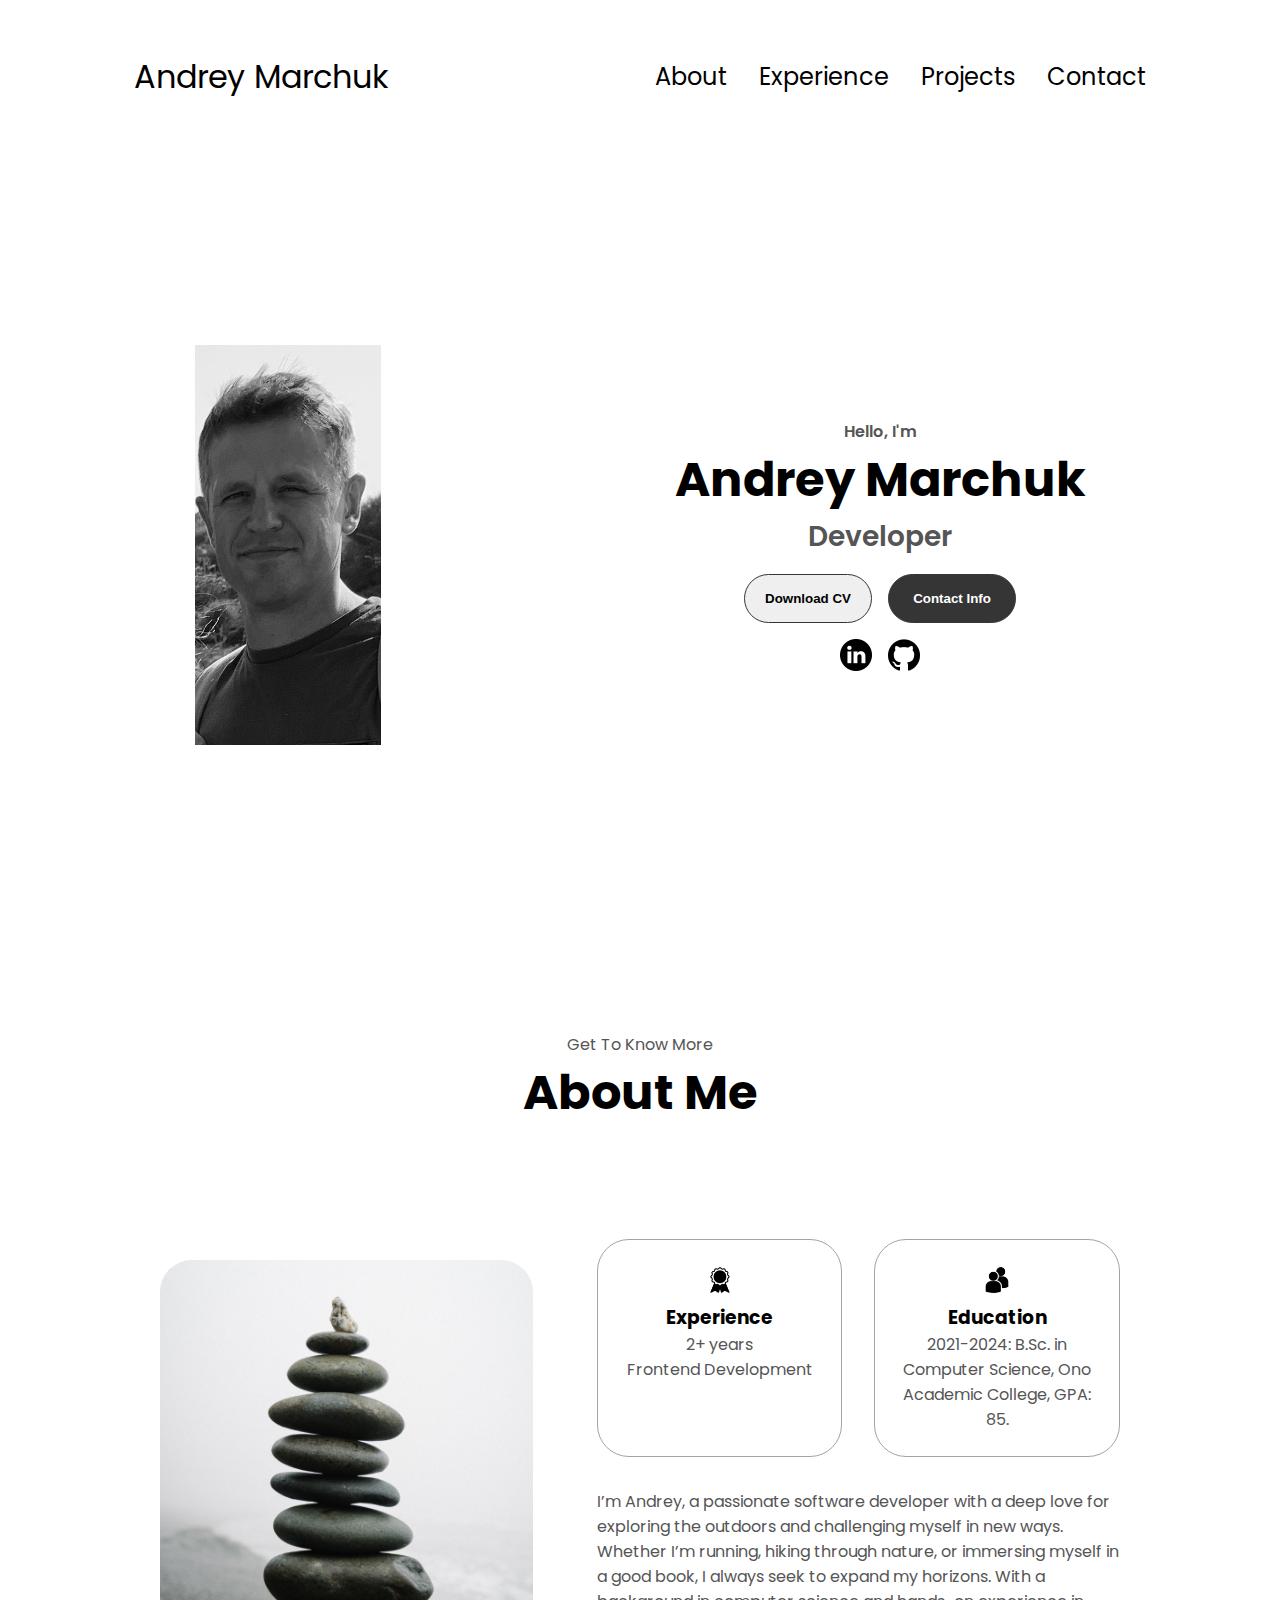
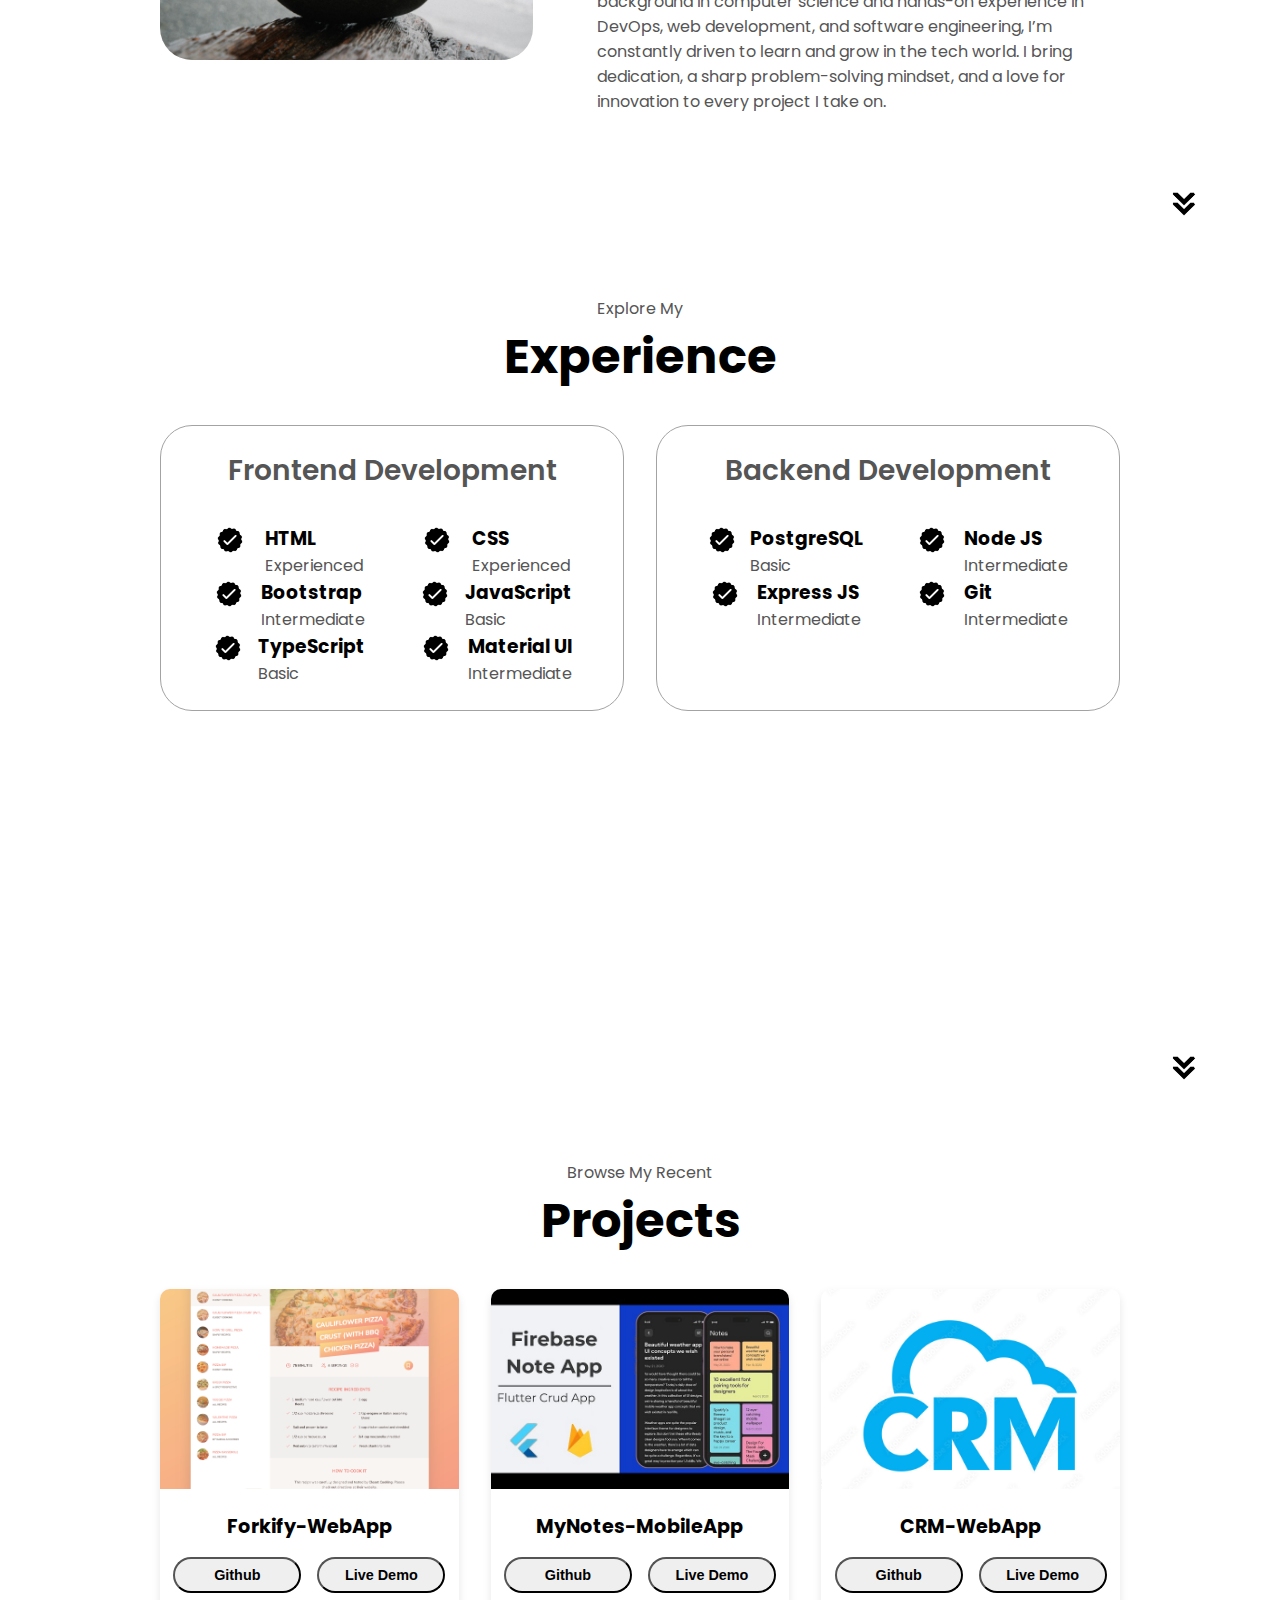
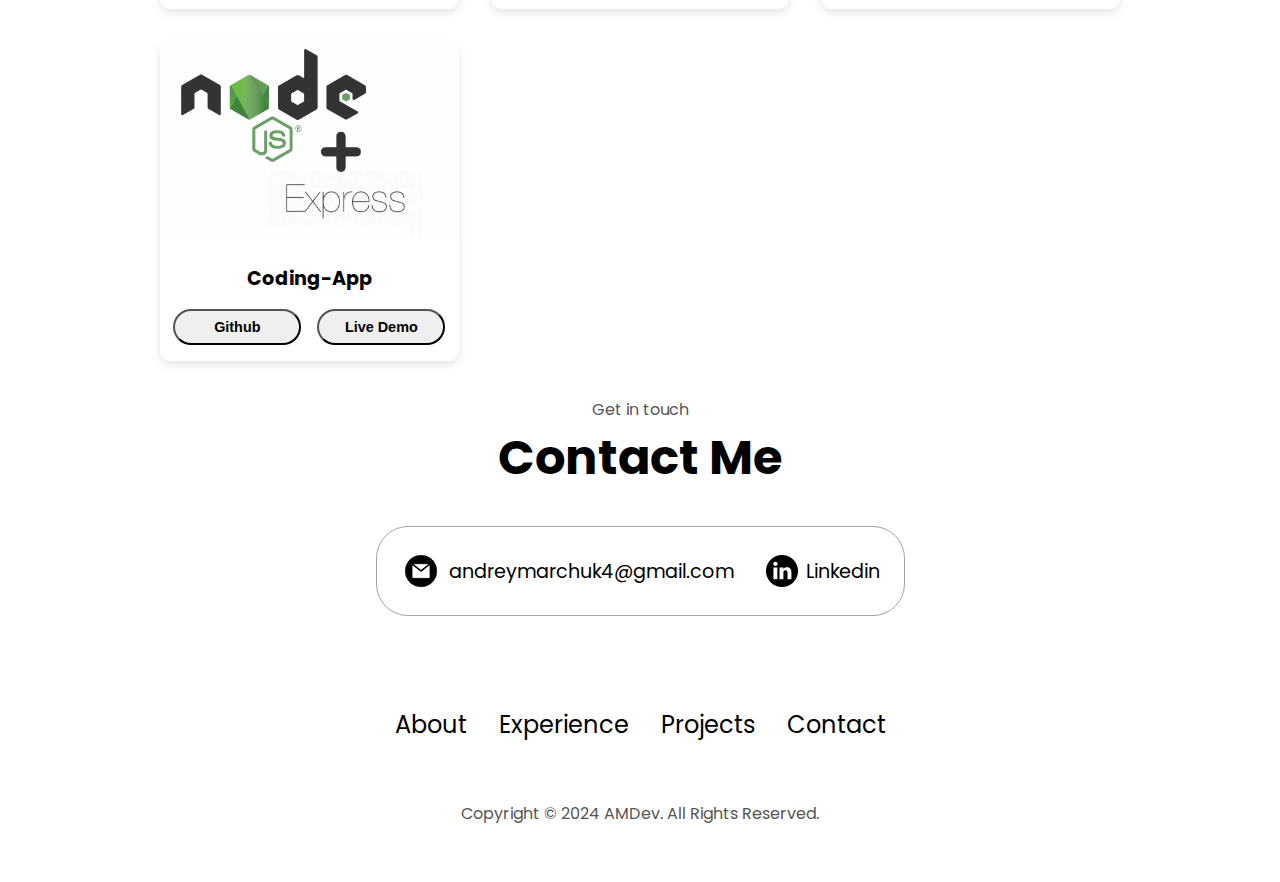
==== index.html @ 159699f8 "updated" ====
<!DOCTYPE html>
<html lang="en">
  <head>
    <meta charset="UTF-8" />
    <meta name="viewport" content="width=device-width, initial-scale=1.0" />
    <title>My Portfolio</title>
    <link rel="stylesheet" href="style.css" />
    <link rel="stylesheet" href="mediaqueries.css" />
  </head>

  <body>
    <!-- Desktop Navigation -->
    <nav id="desktop-nav">
      <div class="logo">Andrey Marchuk</div>
      <div>
        <ul class="nav-links">
          <li><a href="#about">About</a></li>
          <li><a href="#experience">Experience</a></li>
          <li><a href="#projects">Projects</a></li>
          <li><a href="#contact">Contact</a></li>
        </ul>
      </div>
    </nav>

    <!-- Hamburger Menu Navigation -->
    <nav id="hamburger-nav">
      <div class="logo">Andrey Marchuk</div>
      <div class="hamburger-menu">
        <div class="hamburger-icon" onclick="toggleMenu()">
          <span></span>
          <span></span>
          <span></span>
        </div>
        <div class="menu-links">
          <li><a href="#about" onclick="toggleMenu()">About</a></li>
          <li><a href="#experience" onclick="toggleMenu()">Experience</a></li>
          <li><a href="#projects" onclick="toggleMenu()">Projects</a></li>
          <li><a href="#contact" onclick="toggleMenu()">Contact</a></li>
        </div>
      </div>
    </nav>

    <!-- Profile Section -->
    <section id="profile">
      <div class="section__pic-container">
        <img src="./assets/IMG_0811.png" alt="my profile picture" />
      </div>
      <div class="section__text">
        <p class="section__text__p1">Hello, I'm</p>
        <h1 class="title">Andrey Marchuk</h1>
        <p class="section__text__p2">Developer</p>
        <div class="btn-container">
          <button
            class="btn btn-color-2"
            onclick="window.open('./assets/Andrey_Marchuk_Developer_CV .pdf')"
          >
            Download CV
          </button>
          <button class="btn btn-color-1" onclick="location.href='./#contact'">
            Contact Info
          </button>
        </div>
        <div id="socials-container">
          <img
            src="./assets/linkedin.png"
            alt="My LinkedIn profile"
            class="icon"
            onclick="location.href='https://linkedin.com/in/andrey-marchuk-a6a199198/'"
          />
          <img
            src="./assets/github.png"
            alt="My Github profile"
            class="icon"
            onclick="location.href='https://github.com/andreymarc'"
          />
        </div>
      </div>
    </section>

    <!-- About Section -->
    <section id="about">
      <p class="section__text__p1">Get To Know More</p>
      <h1 class="title">About Me</h1>
      <div class="section-container">
        <div class="section__pic-container">
          <img
            src="./assets/stones.png"
            alt="Profile picture"
            class="about-pic"
          />
        </div>
        <div class="about-details-container">
          <div class="about-containers">
            <div class="details-container">
              <img
                src="/assets/experience.png"
                alt="Experience icon"
                class="icon"
              />
              <h3>Experience</h3>
              <p>
                2+ years <br />
                Frontend Development
              </p>
            </div>
            <div class="details-container">
              <img
                src="/assets/education.png"
                alt="Education icon"
                class="icon"
              />
              <h3>Education</h3>
              <p>
                2021-2024: B.Sc. in Computer Science, Ono Academic College, GPA:
                85.
              </p>
            </div>
          </div>
          <div class="text-container">
            <p>
              I’m Andrey, a passionate software developer with a deep love for
              exploring the outdoors and challenging myself in new ways. Whether
              I’m running, hiking through nature, or immersing myself in a good
              book, I always seek to expand my horizons. With a background in
              computer science and hands-on experience in DevOps, web
              development, and software engineering, I’m constantly driven to
              learn and grow in the tech world. I bring dedication, a sharp
              problem-solving mindset, and a love for innovation to every
              project I take on.
            </p>
          </div>
        </div>
      </div>
      <img
        src="./assets/arrow.png"
        alt="Arrow icon"
        class="icon arrow"
        onclick="location.href='./#experience'"
      />
    </section>

    <!-- Experience Section -->
    <section id="experience">
      <p class="section__text__p1">Explore My</p>
      <h1 class="title">Experience</h1>
      <div class="experience-details-container">
        <div class="about-containers">
          <div class="details-container">
            <h2 class="experience-sub-title">Frontend Development</h2>
            <div class="article-container">
              <article>
                <img
                  src="./assets/checkmark.png"
                  alt="Experience icon"
                  class="icon"
                />
                <div>
                  <h3>HTML</h3>
                  <p>Experienced</p>
                </div>
              </article>
              <article>
                <img
                  src="./assets/checkmark.png"
                  alt="Experience icon"
                  class="icon"
                />
                <div>
                  <h3>CSS</h3>
                  <p>Experienced</p>
                </div>
              </article>
              <article>
                <img
                  src="./assets/checkmark.png"
                  alt="Experience icon"
                  class="icon"
                />
                <div>
                  <h3>Bootstrap</h3>
                  <p>Intermediate</p>
                </div>
              </article>
              <article>
                <img
                  src="./assets/checkmark.png"
                  alt="Experience icon"
                  class="icon"
                />
                <div>
                  <h3>JavaScript</h3>
                  <p>Basic</p>
                </div>
              </article>
              <article>
                <img
                  src="./assets/checkmark.png"
                  alt="Experience icon"
                  class="icon"
                />
                <div>
                  <h3>TypeScript</h3>
                  <p>Basic</p>
                </div>
              </article>
              <article>
                <img
                  src="./assets/checkmark.png"
                  alt="Experience icon"
                  class="icon"
                />
                <div>
                  <h3>Material UI</h3>
                  <p>Intermediate</p>
                </div>
              </article>
            </div>
          </div>
          <div class="details-container">
            <h2 class="experience-sub-title">Backend Development</h2>
            <div class="article-container">
              <article>
                <img
                  src="./assets/checkmark.png"
                  alt="Experience icon"
                  class="icon"
                />
                <div>
                  <h3>PostgreSQL</h3>
                  <p>Basic</p>
                </div>
              </article>
              <article>
                <img
                  src="./assets/checkmark.png"
                  alt="Experience icon"
                  class="icon"
                />
                <div>
                  <h3>Node JS</h3>
                  <p>Intermediate</p>
                </div>
              </article>
              <article>
                <img
                  src="./assets/checkmark.png"
                  alt="Experience icon"
                  class="icon"
                />
                <div>
                  <h3>Express JS</h3>
                  <p>Intermediate</p>
                </div>
              </article>
              <article>
                <img
                  src="./assets/checkmark.png"
                  alt="Experience icon"
                  class="icon"
                />
                <div>
                  <h3>Git</h3>
                  <p>Intermediate</p>
                </div>
              </article>
            </div>
          </div>
        </div>
      </div>
      <img
        src="./assets/arrow.png"
        alt="Arrow icon"
        class="icon arrow"
        onclick="location.href='./#projects'"
      />
    </section>

    <!-- PROJECTS SECTION -->
    <section id="projects">
      <p class="section__text__p1">Browse My Recent</p>
      <h1 class="title">Projects</h1>

      <div class="projects-grid">
        <!-- Project 1: Forkify-WebApp -->
        <div class="project-card">
          <img
            src="./assets/forkify.png"
            alt="Forkify-WebApp"
            class="project-img"
          />
          <h3 class="project-title">Forkify-WebApp</h3>
          <div class="btn-container">
            <button
              class="btn project-btn"
              onclick="location.href='https://github.com/andreymarc/forkify-course'"
            >
              Github
            </button>
            <button
              class="btn project-btn"
              onclick="location.href='https://github.com'"
            >
              Live Demo
            </button>
          </div>
        </div>

        <!-- Project 2: MyNotes-MobileApp -->
        <div class="project-card">
          <img
            src="./assets/my_notes_pro.jpg"
            alt="MyNotes-MobileApp"
            class="project-img"
          />
          <h3 class="project-title">MyNotes-MobileApp</h3>
          <div class="btn-container">
            <button
              class="btn project-btn"
              onclick="location.href='https://github.com/andreymarc/learningdart'"
            >
              Github
            </button>
            <button
              class="btn project-btn"
              onclick="location.href='https://github.com'"
            >
              Live Demo
            </button>
          </div>
        </div>

        <!-- Project 3: CRM-WebApp -->
        <div class="project-card">
          <img
            src="./assets/crm-logo.png"
            alt="CRM-WebApp"
            class="project-img"
          />
          <h3 class="project-title">CRM-WebApp</h3>
          <div class="btn-container">
            <button
              class="btn project-btn"
              onclick="location.href='https://github.com/andreymarc/donation-crm-backend'"
            >
              Github
            </button>
            <button
              class="btn project-btn"
              onclick="location.href='https://github.com'"
            >
              Live Demo
            </button>
          </div>
        </div>

        <!-- Project 4: Coding-App -->
        <div class="project-card">
          <img
            src="./assets/codding-app.png"
            alt="Coding-App"
            class="project-img"
          />
          <h3 class="project-title">Coding-App</h3>
          <div class="btn-container">
            <button
              class="btn project-btn"
              onclick="location.href='https://github.com/andreymarc/coding-app'"
            >
              Github
            </button>
            <button
              class="btn project-btn"
              onclick="location.href='https://dainty-tapioca-a868c0.netlify.app/'"
            >
              Live Demo
            </button>
          </div>
        </div>
      </div>

      <img
        src="./assets/arrow.png"
        alt="Arrow icon"
        class="icon arrow"
        onclick="location.href='./#contact'"
      />
    </section>
    <!-- CONTACT SECTION-->
    <section id="contact">
      <p class="section__text__p1">Get in touch</p>
      <h1 class="title">Contact Me</h1>
      <div class="contact-info-upper-container">
        <div class="contact-info-container">
          <img
            src="./assets/email.png"
            alt="Email icon"
            class="icon contact-icon email-icon"
          />
          <p>
            <a href="mailto:andreymarchuk4@gmail.com"
              >andreymarchuk4@gmail.com
            </a>
          </p>
        </div>
        <div class="contact-info-container">
          <img
            src="./assets/linkedin.png"
            alt="Email icon"
            class="icon contact-icon"
          />
          <p>
            <a href="https://www.linkedin.com/in/andrey-marchuk-a6a199198/"
              >Linkedin
            </a>
          </p>
        </div>
      </div>
    </section>

    <!--FOOTER SECTION-->
    <footer>
      <nav>
        <div class="nav-links-container">
          <ul class="nav-links">
            <li><a href="#about">About</a></li>
            <li><a href="#experience">Experience</a></li>
            <li><a href="#projects">Projects</a></li>
            <li><a href="#contact">Contact</a></li>
          </ul>
        </div>
      </nav>
      <p>Copyright &#169; 2024 AMDev. All Rights Reserved.</p>
    </footer>
    <script src="script.js"></script>
  </body>
</html>
---- style.css ----
/* GENERAL */
@import url("https://fonts.googleapis.com/css2?family=Poppins:wght@300;400;500;600&display=swap");

* {
  margin: 0;
  padding: 0;
}

body {
  font-family: "Poppins", sans-serif;
}

html {
  scroll-behavior: smooth;
}

p {
  color: rgb(85, 85, 85);
}

/* TRANSITION */
a,
.btn {
  transition: all 300ms ease;
}

/* DESKTOP NAV */

nav,
.nav-links {
  display: flex;
}

nav {
  justify-content: space-around;
  align-items: center;
  height: 17vh;
}

.nav-links {
  gap: 2rem;
  list-style: none;
  font-size: 1.5rem;
}

a {
  color: black;
  text-decoration: none;
  text-decoration-color: white;
}

a:hover {
  color: gray;
  text-decoration: underline;
  text-underline-offset: 1rem;
}

.logo {
  font-size: 2rem;
}

.logo:hover {
  cursor: default;
}

/* HAMBURGER MENU */

#hamburger-nav {
  display: none;
}

.hamburger-menu {
  position: relative;
  display: inline-block;
}

.hamburger-icon {
  display: flex;
  flex-direction: column;
  justify-content: space-between;
  height: 24px;
  width: 30px;
  cursor: pointer;
}

.hamburger-icon span {
  width: 100%;
  height: 2px;
  background-color: black;
  transition: all 0.3 ease-in-out;
}

.menu-links {
  position: absolute;
  top: 100%;
  right: 0;
  background-color: white;
  width: fit-content;
  max-height: 0;
  overflow: hidden;
  transition: all 0.3 ease-in-out;
}

.menu-links a {
  display: block;
  padding: 10px;
  text-align: center;
  font-size: 1.5rem;
  color: black;
  text-decoration: none;
  transition: all 0.3 ease-in-out;
}

.menu-links li {
  list-style: none;
}

.menu-links.open {
  max-height: 300px;
}

.hamburger-icon.open span:first-child {
  transform: rotate(45deg) translate(5px, 5px);
}

.hamburger-icon.open span:nth-child(2) {
  opacity: 0;
}

.hamburger-icon.open span:last-child {
  transform: rotate(-45deg) translate(5px, -5px);
}

.hamburger-icon span:first-child {
  transform: none;
}

.hamburger-icon span:first-child {
  opacity: 1;
}

.hamburger-icon span:first-child {
  transform: none;
}

/* SECTIONS */

section {
  padding-top: 4vh;
  height: 96vh;
  margin: 0 10rem;
  box-sizing: border-box;
  min-height: fit-content;
}

.section-container {
  display: flex;
}

/* PROFILE-SECTION */

#profile {
  display: flex;
  justify-content: center;
  gap: 5rem;
  height: 80vh;
}

.section__pic-container {
  display: flex;
  height: 400px;
  width: 400px;
  margin: auto 0;
}

.section__text {
  align-self: center;
  text-align: center;
}

.section__text p {
  font-weight: 600;
}

.section__text__p1 {
  text-align: center;
}

.section__text__p2 {
  font-size: 1.75rem;
  margin-bottom: 1rem;
}

.title {
  font-size: 3rem;
  text-align: center;
}

#socials-container {
  display: flex;
  justify-content: center;
  margin-top: 1rem;
  gap: 1rem;
}

/* ICONS */

.icon {
  cursor: pointer;
  height: 2rem;
}

/* BUTTONS */

.btn-container {
  display: flex;
  justify-content: center;
  gap: 1rem;
}

.btn {
  font-weight: 600;
  transition: all 300ms ease;
  padding: 1rem;
  width: 8rem;
  border-radius: 2rem;
}

.btn-color-1,
.btn-color-2 {
  border: rgb(53, 53, 53) 0.1rem solid;
}

.btn-color-1:hover,
.btn-color-2:hover {
  cursor: pointer;
}

.btn-color-1,
.btn-color-2:hover {
  background: rgb(53, 53, 53);
  color: white;
}

.btn-color-1:hover {
  background: rgb(0, 0, 0);
}

.btn-color-2:hover {
  border: rgb(255, 255, 255) 0.1rem solid;
}

.btn-container {
  gap: 1rem;
}

/* ABOUT SECTION */

#about {
  position: relative;
}

.about-containers {
  gap: 2rem;
  margin-bottom: 2rem;
  margin-top: 2rem;
}

.about-details-container {
  justify-content: center;
  flex-direction: column;
}

.about-containers,
.about-details-container {
  display: flex;
}

.about-pic {
  border-radius: 2rem;
}

.arrow {
  position: absolute;
  right: -5rem;
  bottom: 2.5rem;
}

.details-container {
  padding: 1.5rem;
  flex: 1;
  background: white;
  border-radius: 2rem;
  border: rgb(53, 53, 53) 0.1rem solid;
  border-color: rgb(163, 163, 163);
  text-align: center;
}

.section-container {
  gap: 4rem;
  height: 80%;
}

.section__pic-container {
  height: 400px;
  width: 400px;
  margin: auto 0;
  border-radius: 2rem;
}

/* EXPERIENCE SECTION*/

#experience {
  position: relative;
}

.experience-sub-title {
  color: rgb(85, 85, 85);
  font-weight: 600;
  font-size: 1.75rem;
  margin-bottom: 2rem;
}

.experience-details-container {
  display: flex;
  justify-content: center;
  flex-direction: column;
}

.article-container {
  display: flex;
  text-align: initial;
  flex-wrap: wrap;
  justify-content: space-around;
}

article {
  display: flex;
  width: 10rem;
  justify-content: space-around;
  gap: 0.5rem;
}

.projects-grid {
  display: grid;
  grid-template-columns: repeat(auto-fit, minmax(250px, 1fr));
  gap: 2rem;
  margin-top: 2rem;
}

.project-card {
  background-color: white;
  border-radius: 10px;
  box-shadow: 0 4px 8px rgba(0,0,0,0.1);
  overflow: hidden;
  transition: transform 0.3s ease;
}

.project-card:hover {
  transform: translateY(-5px);
}

.project-img {
  width: 100%;
  height: 200px;
  object-fit: cover;
}

.project-title {
  font-size: 1.2rem;
  margin: 1rem;
  text-align: center;
}

.btn-container {
  display: flex;
  justify-content: center;
  gap: 1rem;
  margin-bottom: 1rem;
}

.project-btn {
  padding: 0.5rem 1rem;
  font-size: 0.9rem;
}

@media (max-width: 768px) {
  .projects-grid {
    grid-template-columns: 1fr;
  }
}

/* CONTACT */
#contact {
  display: flex;
  justify-content: center;
  flex-direction: column;
  height: 70vh;
}

.contact-info-upper-container {
  display: flex;
  justify-content: center;
  border-radius: 2rem;
  border: rgb(53, 53, 53) 0.1rem solid;
  border-color: rgb(163, 163, 163);
  background: (250, 250, 250);
  margin: 2rem auto;
  padding: 0.5rem;
}

.contact-info-container {
  display: flex;
  align-items: center;
  justify-content: center;
  gap: 0.5rem;
  margin: 1rem;
}

.contact-info-container p {
  font-size: larger;
}

.contact-icon {
  cursor: default;
}

.email-icon {
  height: 2.5rem;
}

/* FOOTER SECTION */

footer {
  height: 26vh;
  margin: 0 1rem;
}

footer p {
  text-align: center;
}
---- mediaqueries.css ----
@media screen and (max-width: 1400px) {
  #profile {
    height: 83vh;
    margin-bottom: 6rem;
  }
  .about-containers {
    flex-wrap: wrap;
  }
  #contact,
  #projects {
    height: fit-content;
  }
}

@media screen and (max-width: 1200px) {
  #desktop-nav {
    display: none;
  }
  #hamburger-nav {
    display: flex;
  }
  #experience,
  .experience-details-container {
    margin-top: 2rem;
  }
  #profile,
  .section-container {
    display: block;
  }
  .arrow {
    display: none;
  }
  section,
  .section-container {
    height: fit-content;
  }
  section {
    margin: 0 5%;
  }
  .section__pic-container {
    width: 275px;
    height: 275px;
    margin: 0 auto 2rem;
  }
  .about-containers {
    margin-top: 0;
  }
}

@media screen and (max-width: 600px) {
  #contact,
  footer {
    height: 40vh;
  }
  #profile {
    height: 83vh;
    margin-bottom: 0;
  }
  article {
    font-size: 1rem;
  }
  footer nav {
    height: fit-content;
    margin-bottom: 2rem;
  }
  .about-containers,
  .contact-info-upper-container,
  .btn-container {
    flex-wrap: wrap;
  }
  .contact-info-container {
    margin: 0;
  }
  .contact-info-container p,
  .nav-links li a {
    font-size: 1rem;
  }
  .experience-sub-title {
    font-size: 1.25rem;
  }
  .logo {
    font-size: 1.5rem;
  }
  .nav-links {
    flex-direction: column;
    gap: 0.5rem;
    text-align: center;
  }
  .section__pic-container {
    width: auto;
    height: 46vw;
    justify-content: center;
  }
  .section__text__p2 {
    font-size: 1.25rem;
  }
  .title {
    font-size: 2rem;
  }
  .text-container {
    text-align: justify;
  }
}
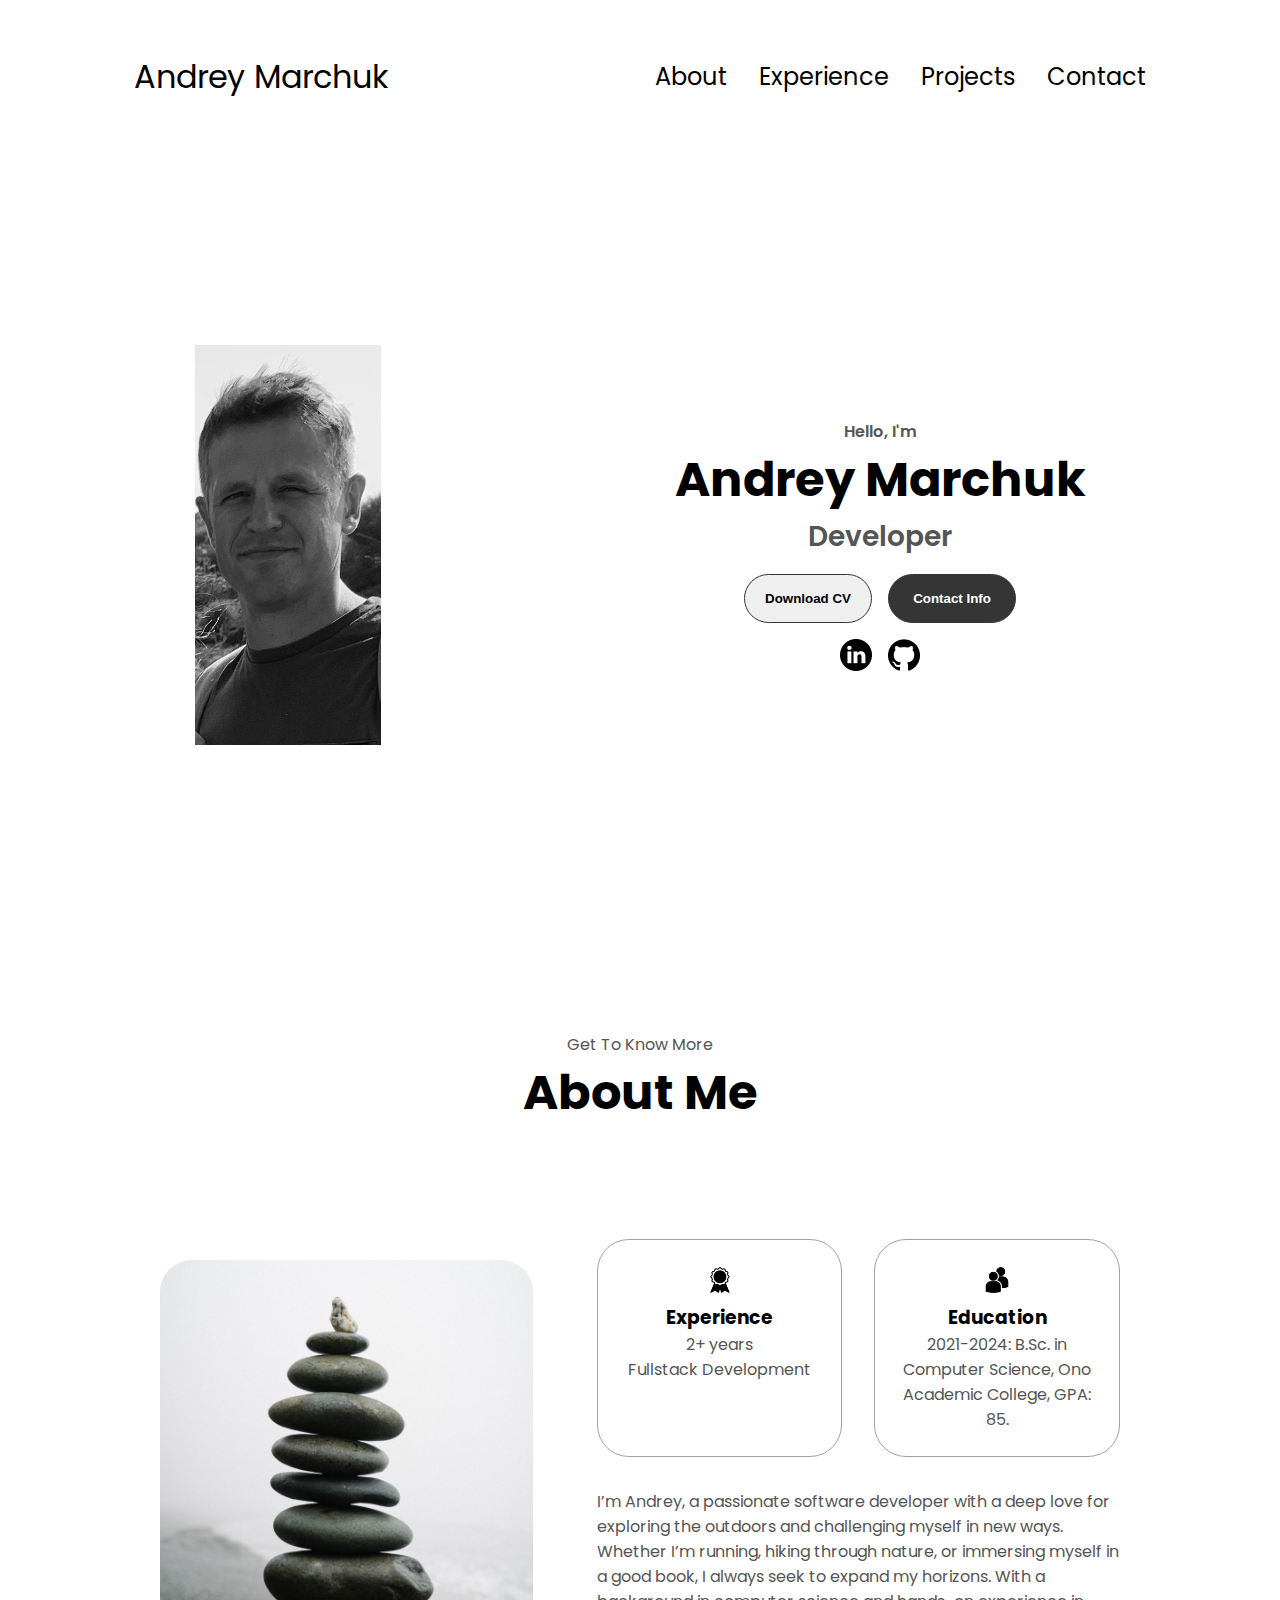
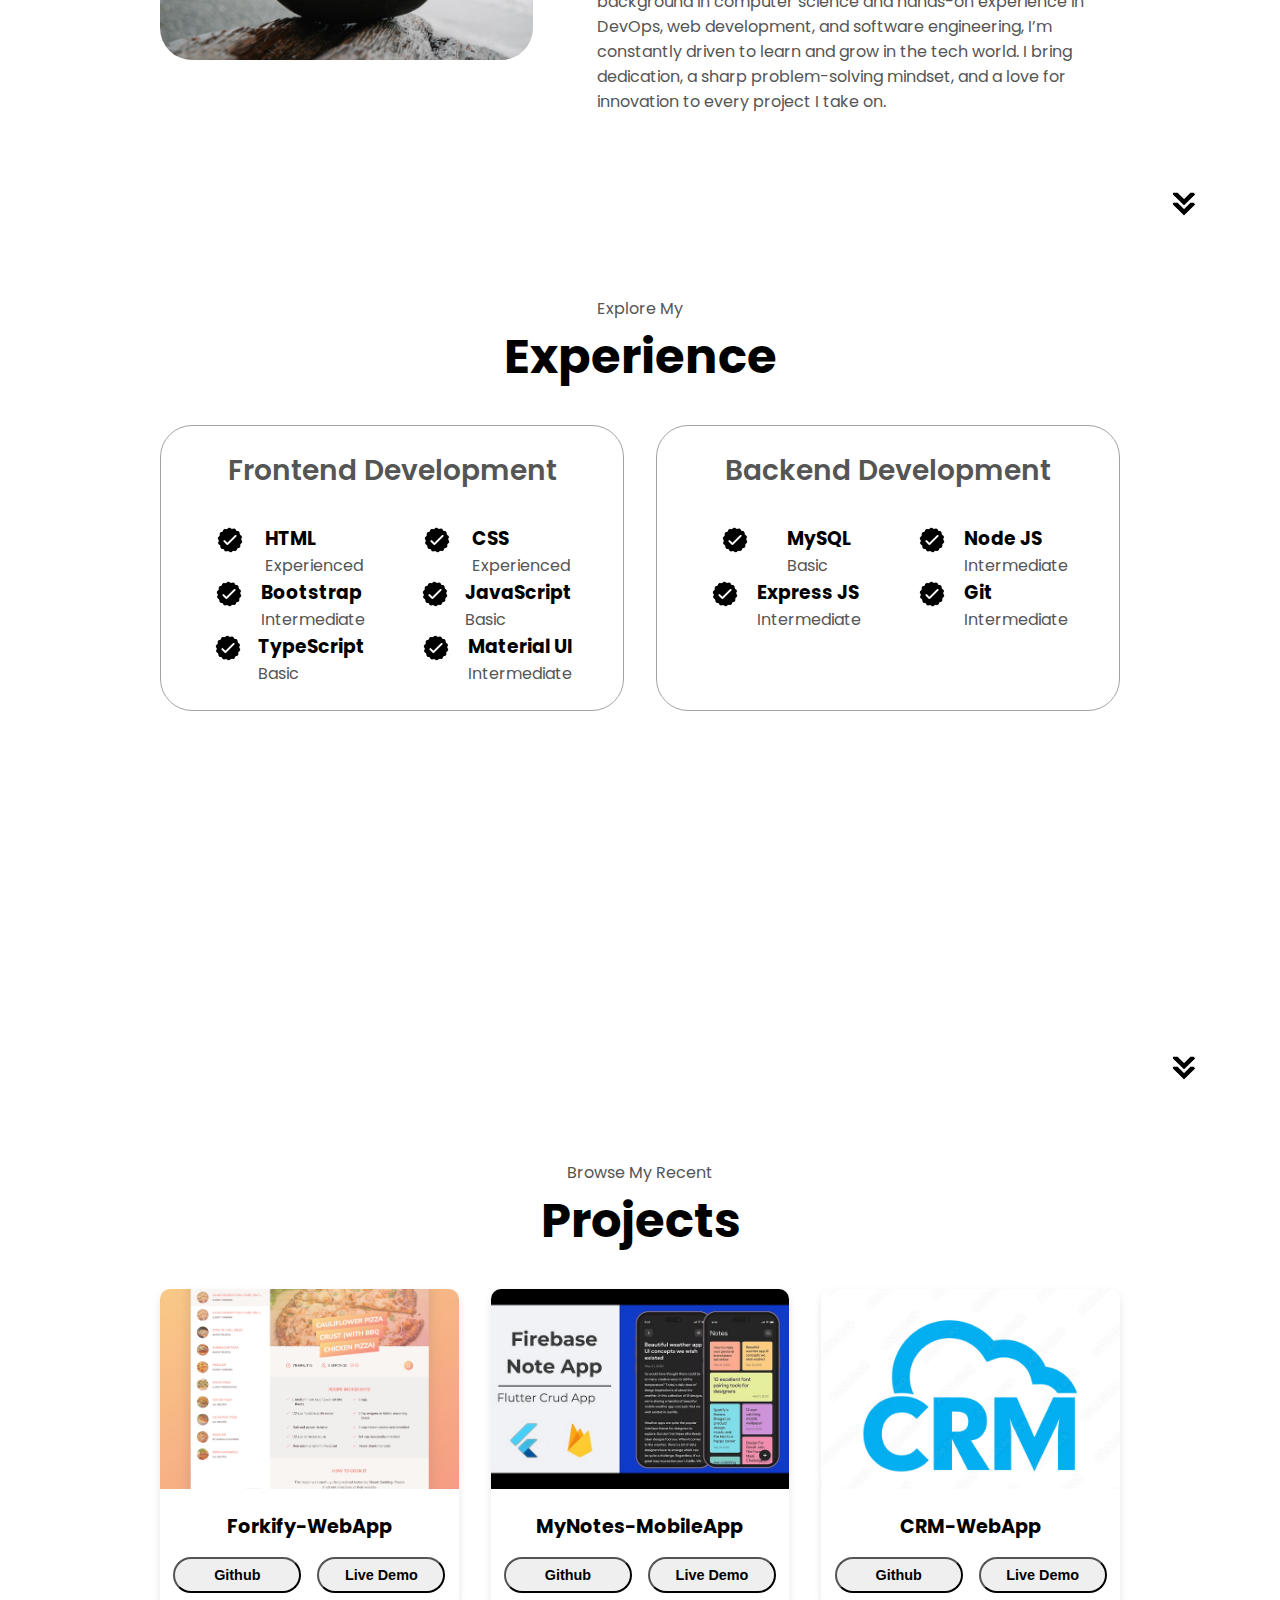
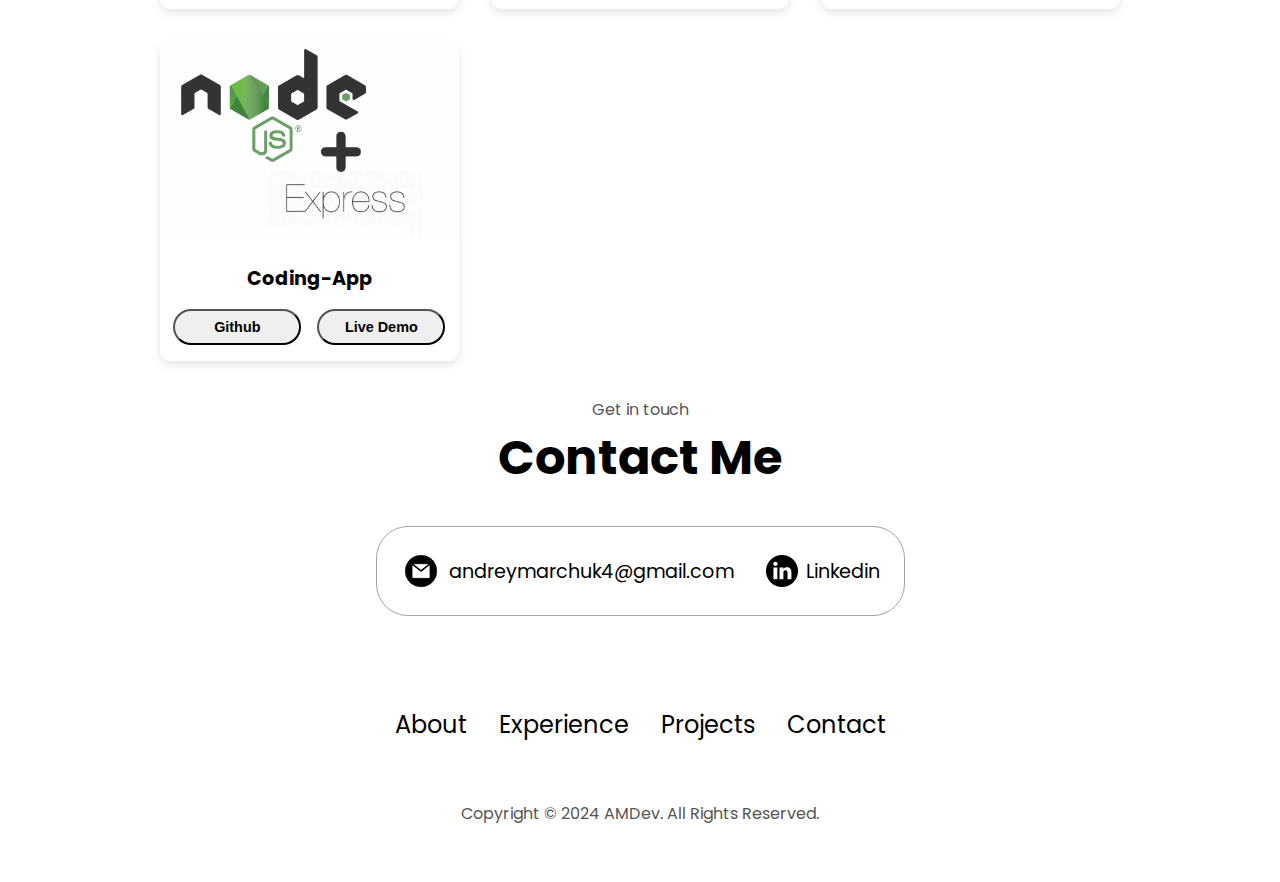
==== commit 5d74b9f1: "Update index.html" ====
--- a/index.html
+++ b/index.html
@@ -100,7 +100,7 @@
               <h3>Experience</h3>
               <p>
                 2+ years <br />
-                Frontend Development
+                Fullstack Development
               </p>
             </div>
             <div class="details-container">
@@ -226,7 +226,7 @@
                   class="icon"
                 />
                 <div>
-                  <h3>PostgreSQL</h3>
+                  <h3>MySQL</h3>
                   <p>Basic</p>
                 </div>
               </article>
@@ -322,7 +322,7 @@
             </button>
             <button
               class="btn project-btn"
-              onclick="location.href='https://github.com'"
+              onclick="location.href='https://forkify-andrey-m.netlify.app/'"
             >
               Live Demo
             </button>
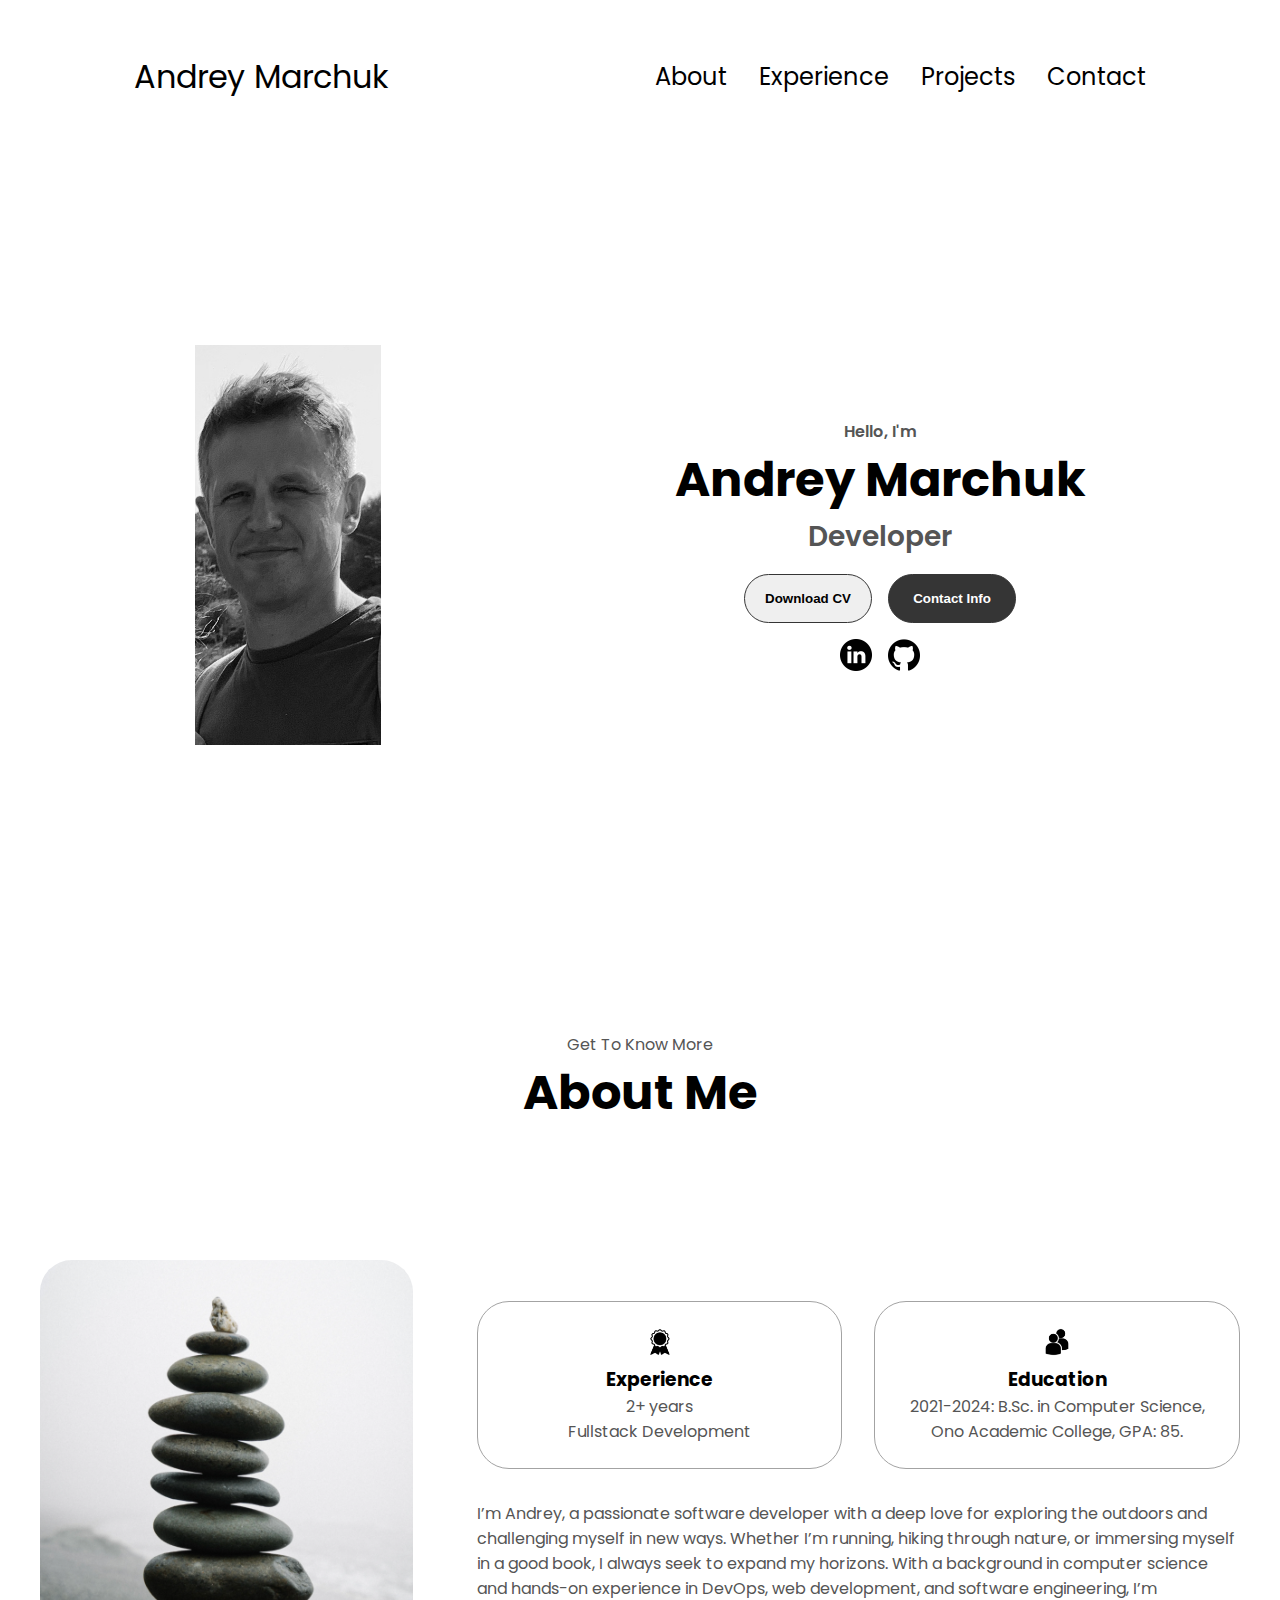
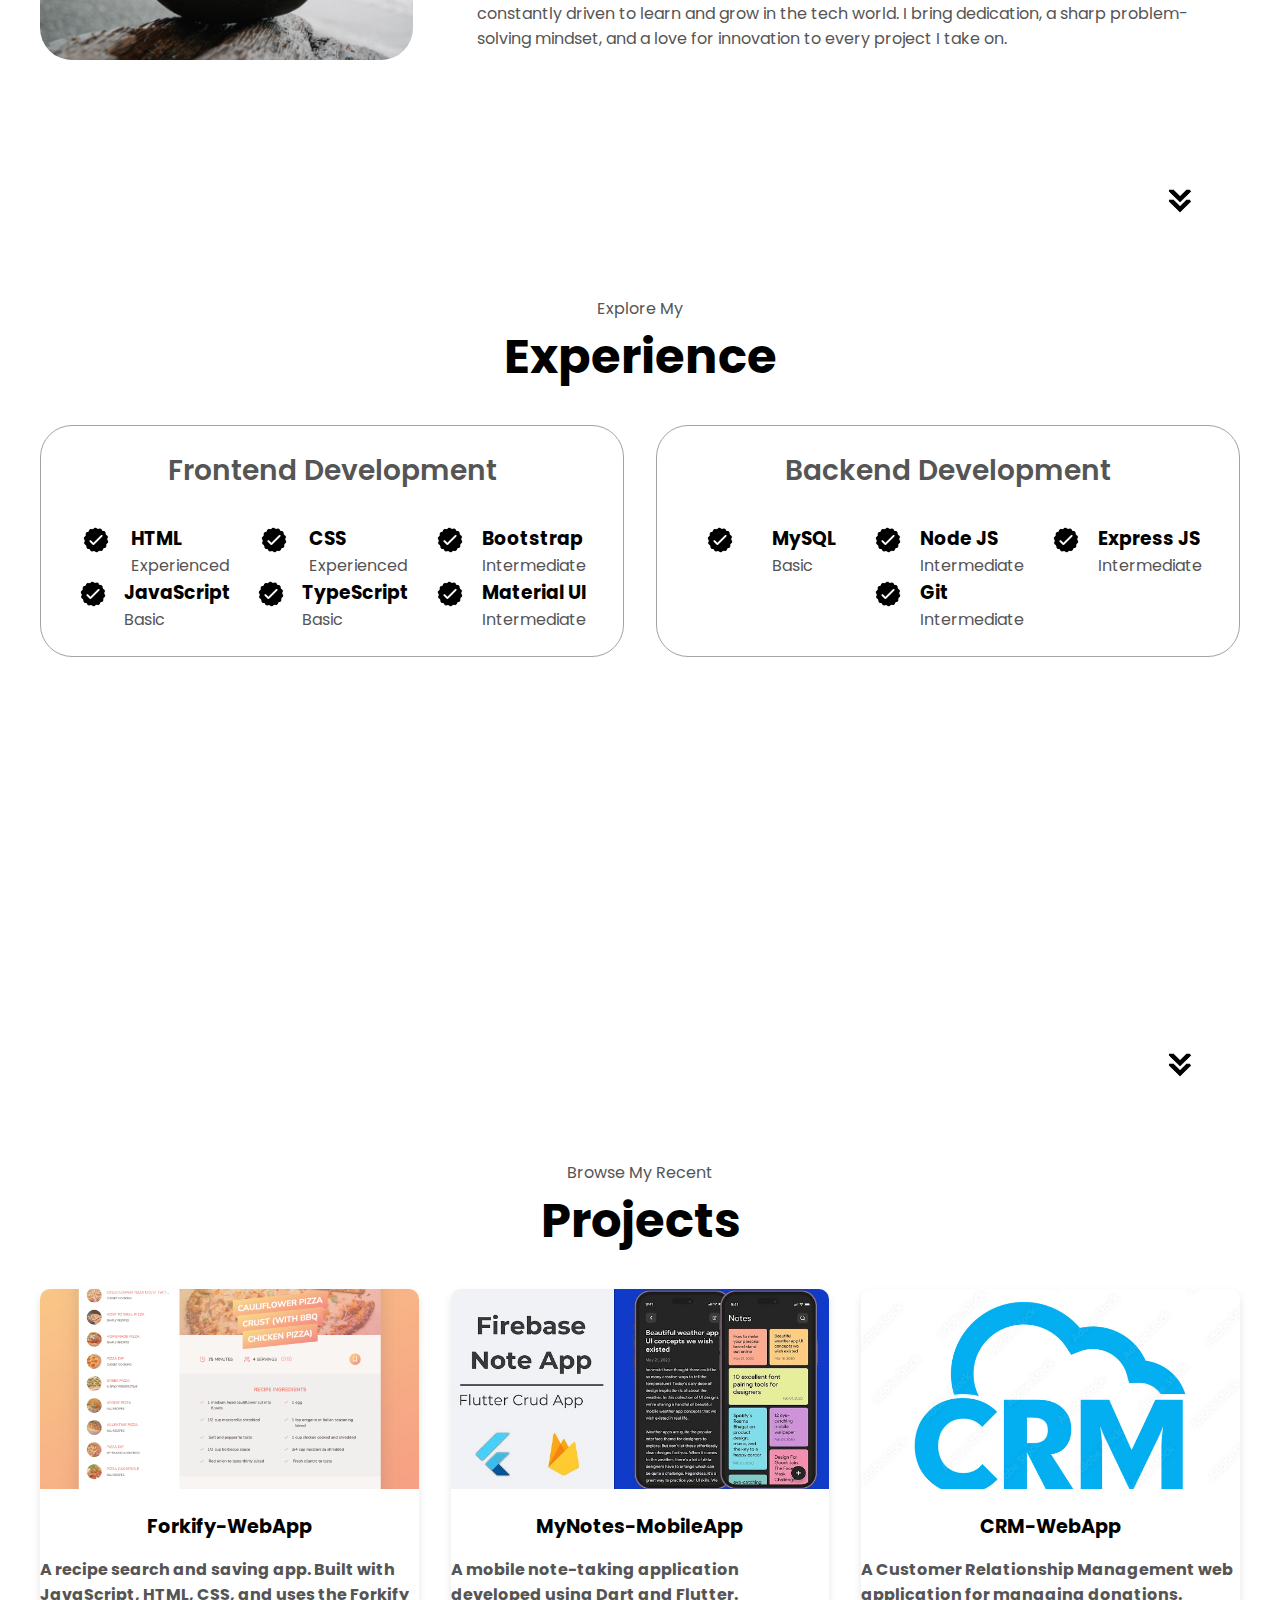
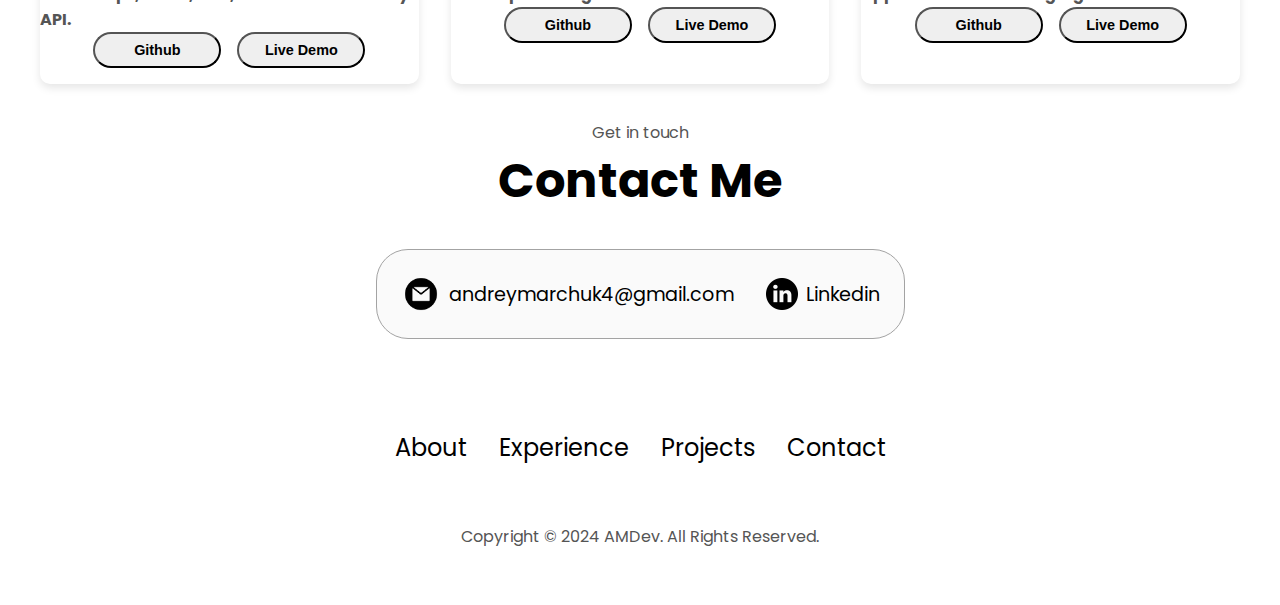
==== commit f5e64319: "updated w/ description" ====
--- a/index.html
+++ b/index.html
@@ -276,115 +276,94 @@
     </section>
 
     <!-- PROJECTS SECTION -->
-    <section id="projects">
-      <p class="section__text__p1">Browse My Recent</p>
-      <h1 class="title">Projects</h1>
-
-      <div class="projects-grid">
-        <!-- Project 1: Forkify-WebApp -->
-        <div class="project-card">
-          <img
-            src="./assets/forkify.png"
-            alt="Forkify-WebApp"
-            class="project-img"
-          />
-          <h3 class="project-title">Forkify-WebApp</h3>
-          <div class="btn-container">
-            <button
-              class="btn project-btn"
-              onclick="location.href='https://github.com/andreymarc/forkify-course'"
-            >
-              Github
-            </button>
-            <button
-              class="btn project-btn"
-              onclick="location.href='https://github.com'"
-            >
-              Live Demo
-            </button>
-          </div>
-        </div>
-
-        <!-- Project 2: MyNotes-MobileApp -->
-        <div class="project-card">
-          <img
-            src="./assets/my_notes_pro.jpg"
-            alt="MyNotes-MobileApp"
-            class="project-img"
-          />
-          <h3 class="project-title">MyNotes-MobileApp</h3>
-          <div class="btn-container">
-            <button
-              class="btn project-btn"
-              onclick="location.href='https://github.com/andreymarc/learningdart'"
-            >
-              Github
-            </button>
-            <button
-              class="btn project-btn"
-              onclick="location.href='https://forkify-andrey-m.netlify.app/'"
-            >
-              Live Demo
-            </button>
-          </div>
-        </div>
-
-        <!-- Project 3: CRM-WebApp -->
-        <div class="project-card">
-          <img
-            src="./assets/crm-logo.png"
-            alt="CRM-WebApp"
-            class="project-img"
-          />
-          <h3 class="project-title">CRM-WebApp</h3>
-          <div class="btn-container">
-            <button
-              class="btn project-btn"
-              onclick="location.href='https://github.com/andreymarc/donation-crm-backend'"
-            >
-              Github
-            </button>
-            <button
-              class="btn project-btn"
-              onclick="location.href='https://github.com'"
-            >
-              Live Demo
-            </button>
-          </div>
-        </div>
-
-        <!-- Project 4: Coding-App -->
-        <div class="project-card">
-          <img
-            src="./assets/codding-app.png"
-            alt="Coding-App"
-            class="project-img"
-          />
-          <h3 class="project-title">Coding-App</h3>
-          <div class="btn-container">
-            <button
-              class="btn project-btn"
-              onclick="location.href='https://github.com/andreymarc/coding-app'"
-            >
-              Github
-            </button>
-            <button
-              class="btn project-btn"
-              onclick="location.href='https://dainty-tapioca-a868c0.netlify.app/'"
-            >
-              Live Demo
-            </button>
-          </div>
-        </div>
-      </div>
-
+<!-- PROJECTS SECTION -->
+<section id="projects">
+  <p class="section__text__p1">Browse My Recent</p>
+  <h1 class="title">Projects</h1>
+
+  <div class="projects-grid">
+    <!-- Project 1: Forkify-WebApp -->
+    <div class="project-card">
       <img
-        src="./assets/arrow.png"
-        alt="Arrow icon"
-        class="icon arrow"
-        onclick="location.href='./#contact'"
+        src="./assets/forkify.png"
+        alt="Forkify-WebApp"
+        class="project-img"
       />
-    </section>
+      <h3 class="project-title">Forkify-WebApp</h3>
+      <p class="project-description">
+        <strong>A recipe search and saving app. Built with JavaScript, HTML, CSS, and uses the Forkify API.</strong>
+      </p>
+      <div class="btn-container">
+        <button
+          class="btn project-btn"
+          onclick="location.href='https://github.com/andreymarc/forkify-course'"
+        >
+          Github
+        </button>
+        <button
+          class="btn project-btn"
+          onclick="location.href='https://forkify-andrey-m.netlify.app/'"
+        >
+          Live Demo
+        </button>
+      </div>
+    </div>
+
+    <!-- Project 2: MyNotes-MobileApp -->
+    <div class="project-card">
+      <img
+        src="./assets/my_notes_pro.jpg"
+        alt="MyNotes-MobileApp"
+        class="project-img"
+      />
+      <h3 class="project-title">MyNotes-MobileApp</h3>
+      <p class="project-description">
+        <strong>A mobile note-taking application developed using Dart and Flutter.</strong>
+      </p>
+      <div class="btn-container">
+        <button
+          class="btn project-btn"
+          onclick="location.href='https://github.com/andreymarc/learningdart'"
+        >
+          Github
+        </button>
+        <button
+          class="btn project-btn"
+          onclick="location.href='https://github.com'"
+        >
+          Live Demo
+        </button>
+      </div>
+    </div>
+
+    <!-- Project 3: CRM-WebApp -->
+    <div class="project-card">
+      <img
+        src="./assets/crm-logo.png"
+        alt="CRM-WebApp"
+        class="project-img"
+      />
+      <h3 class="project-title">CRM-WebApp</h3>
+      <p class="project-description">
+        <strong>A Customer Relationship Management web application for managing donations.</strong>
+      </p>
+      <div class="btn-container">
+        <button
+          class="btn project-btn"
+          onclick="location.href='https://github.com/andreymarc/donation-crm-backend'"
+        >
+          Github
+        </button>
+        <button
+          class="btn project-btn"
+          onclick="location.href='https://github.com'"
+        >
+          Live Demo
+        </button>
+      </div>
+    </div>
+  </div>
+</section>
     <!-- CONTACT SECTION-->
     <section id="contact">
       <p class="section__text__p1">Get in touch</p>
--- a/style.css
+++ b/style.css
@@ -4,6 +4,7 @@
 * {
   margin: 0;
   padding: 0;
+  box-sizing: border-box;
 }
 
 body {
@@ -19,15 +20,12 @@
 }
 
 /* TRANSITION */
-a,
-.btn {
+a, .btn {
   transition: all 300ms ease;
 }
 
 /* DESKTOP NAV */
-
-nav,
-.nav-links {
+nav, .nav-links {
   display: flex;
 }
 
@@ -64,7 +62,6 @@
 }
 
 /* HAMBURGER MENU */
-
 #hamburger-nav {
   display: none;
 }
@@ -87,7 +84,7 @@
   width: 100%;
   height: 2px;
   background-color: black;
-  transition: all 0.3 ease-in-out;
+  transition: all 0.3s ease-in-out;
 }
 
 .menu-links {
@@ -98,7 +95,7 @@
   width: fit-content;
   max-height: 0;
   overflow: hidden;
-  transition: all 0.3 ease-in-out;
+  transition: all 0.3s ease-in-out;
 }
 
 .menu-links a {
@@ -108,7 +105,7 @@
   font-size: 1.5rem;
   color: black;
   text-decoration: none;
-  transition: all 0.3 ease-in-out;
+  transition: all 0.3s ease-in-out;
 }
 
 .menu-links li {
@@ -144,24 +141,26 @@
 }
 
 /* SECTIONS */
-
 section {
   padding-top: 4vh;
   height: 96vh;
-  margin: 0 10rem;
+  margin: 0 auto;
+  max-width: 1200px;
   box-sizing: border-box;
   min-height: fit-content;
 }
 
 .section-container {
   display: flex;
+  justify-content: center;
+  align-items: center;
 }
 
 /* PROFILE-SECTION */
-
 #profile {
   display: flex;
   justify-content: center;
+  align-items: center;
   gap: 5rem;
   height: 80vh;
 }
@@ -204,14 +203,12 @@
 }
 
 /* ICONS */
-
 .icon {
   cursor: pointer;
   height: 2rem;
 }
 
 /* BUTTONS */
-
 .btn-container {
   display: flex;
   justify-content: center;
@@ -226,18 +223,15 @@
   border-radius: 2rem;
 }
 
-.btn-color-1,
-.btn-color-2 {
+.btn-color-1, .btn-color-2 {
   border: rgb(53, 53, 53) 0.1rem solid;
 }
 
-.btn-color-1:hover,
-.btn-color-2:hover {
+.btn-color-1:hover, .btn-color-2:hover {
   cursor: pointer;
 }
 
-.btn-color-1,
-.btn-color-2:hover {
+.btn-color-1, .btn-color-2:hover {
   background: rgb(53, 53, 53);
   color: white;
 }
@@ -250,20 +244,14 @@
   border: rgb(255, 255, 255) 0.1rem solid;
 }
 
-.btn-container {
-  gap: 1rem;
-}
-
 /* ABOUT SECTION */
-
 #about {
   position: relative;
 }
 
 .about-containers {
   gap: 2rem;
-  margin-bottom: 2rem;
-  margin-top: 2rem;
+  margin: 2rem 0;
 }
 
 .about-details-container {
@@ -271,8 +259,7 @@
   flex-direction: column;
 }
 
-.about-containers,
-.about-details-container {
+.about-containers, .about-details-container {
   display: flex;
 }
 
@@ -282,8 +269,9 @@
 
 .arrow {
   position: absolute;
-  right: -5rem;
-  bottom: 2.5rem;
+  right: 5%;
+  bottom: 5%;
+  transform: translateX(50%);
 }
 
 .details-container {
@@ -309,7 +297,6 @@
 }
 
 /* EXPERIENCE SECTION*/
-
 #experience {
   position: relative;
 }
@@ -319,6 +306,7 @@
   font-weight: 600;
   font-size: 1.75rem;
   margin-bottom: 2rem;
+  text-align: center;
 }
 
 .experience-details-container {
@@ -351,7 +339,7 @@
 .project-card {
   background-color: white;
   border-radius: 10px;
-  box-shadow: 0 4px 8px rgba(0,0,0,0.1);
+  box-shadow: 0 4px 8px rgba(0, 0, 0, 0.1);
   overflow: hidden;
   transition: transform 0.3s ease;
 }
@@ -384,12 +372,6 @@
   font-size: 0.9rem;
 }
 
-@media (max-width: 768px) {
-  .projects-grid {
-    grid-template-columns: 1fr;
-  }
-}
-
 /* CONTACT */
 #contact {
   display: flex;
@@ -404,7 +386,7 @@
   border-radius: 2rem;
   border: rgb(53, 53, 53) 0.1rem solid;
   border-color: rgb(163, 163, 163);
-  background: (250, 250, 250);
+  background: rgb(250, 250, 250);
   margin: 2rem auto;
   padding: 0.5rem;
 }
@@ -430,7 +412,6 @@
 }
 
 /* FOOTER SECTION */
-
 footer {
   height: 26vh;
   margin: 0 1rem;
@@ -439,3 +420,80 @@
 footer p {
   text-align: center;
 }
+
+/* MEDIA QUERIES */
+@media (max-width: 1024px) {
+  section {
+    margin: 0 5rem;
+  }
+}
+
+@media (max-width: 768px) {
+  section {
+    margin: 0 2rem;
+  }
+
+  #profile {
+    flex-direction: column;
+    align-items: center;
+  }
+
+  .section__pic-container {
+    width: 275px;
+    height: 275px;
+  }
+
+  .about-containers {
+    flex-direction: column;
+  }
+
+  .projects-grid {
+    grid-template-columns: 1fr;
+  }
+
+  .arrow {
+    display: none;
+  }
+
+  /* New styles for project description */
+  .project-description {
+    position: relative;
+    display: flex;
+    justify-content: center;
+    margin-bottom: 1rem;
+  }
+
+  .description-btn {
+    padding: 0.5rem 1rem;
+    font-size: 0.9rem;
+    background-color: #f0f0f0;
+    border: 1px solid #ccc;
+    border-radius: 2rem;
+    cursor: pointer;
+    transition: all 0.3s ease;
+  }
+
+  .description-btn:hover {
+    background-color: #e0e0e0;
+  }
+
+  .description-content {
+    display: none;
+    position: absolute;
+    bottom: 120%;
+    left: 50%;
+    transform: translateX(-50%);
+    background-color: #333;
+    color: #fff;
+    padding: 0.5rem;
+    border-radius: 5px;
+    width: 200px;
+    text-align: center;
+    font-size: 0.8rem;
+    z-index: 1;
+  }
+
+  .project-description:hover .description-content {
+    display: block;
+  }
+}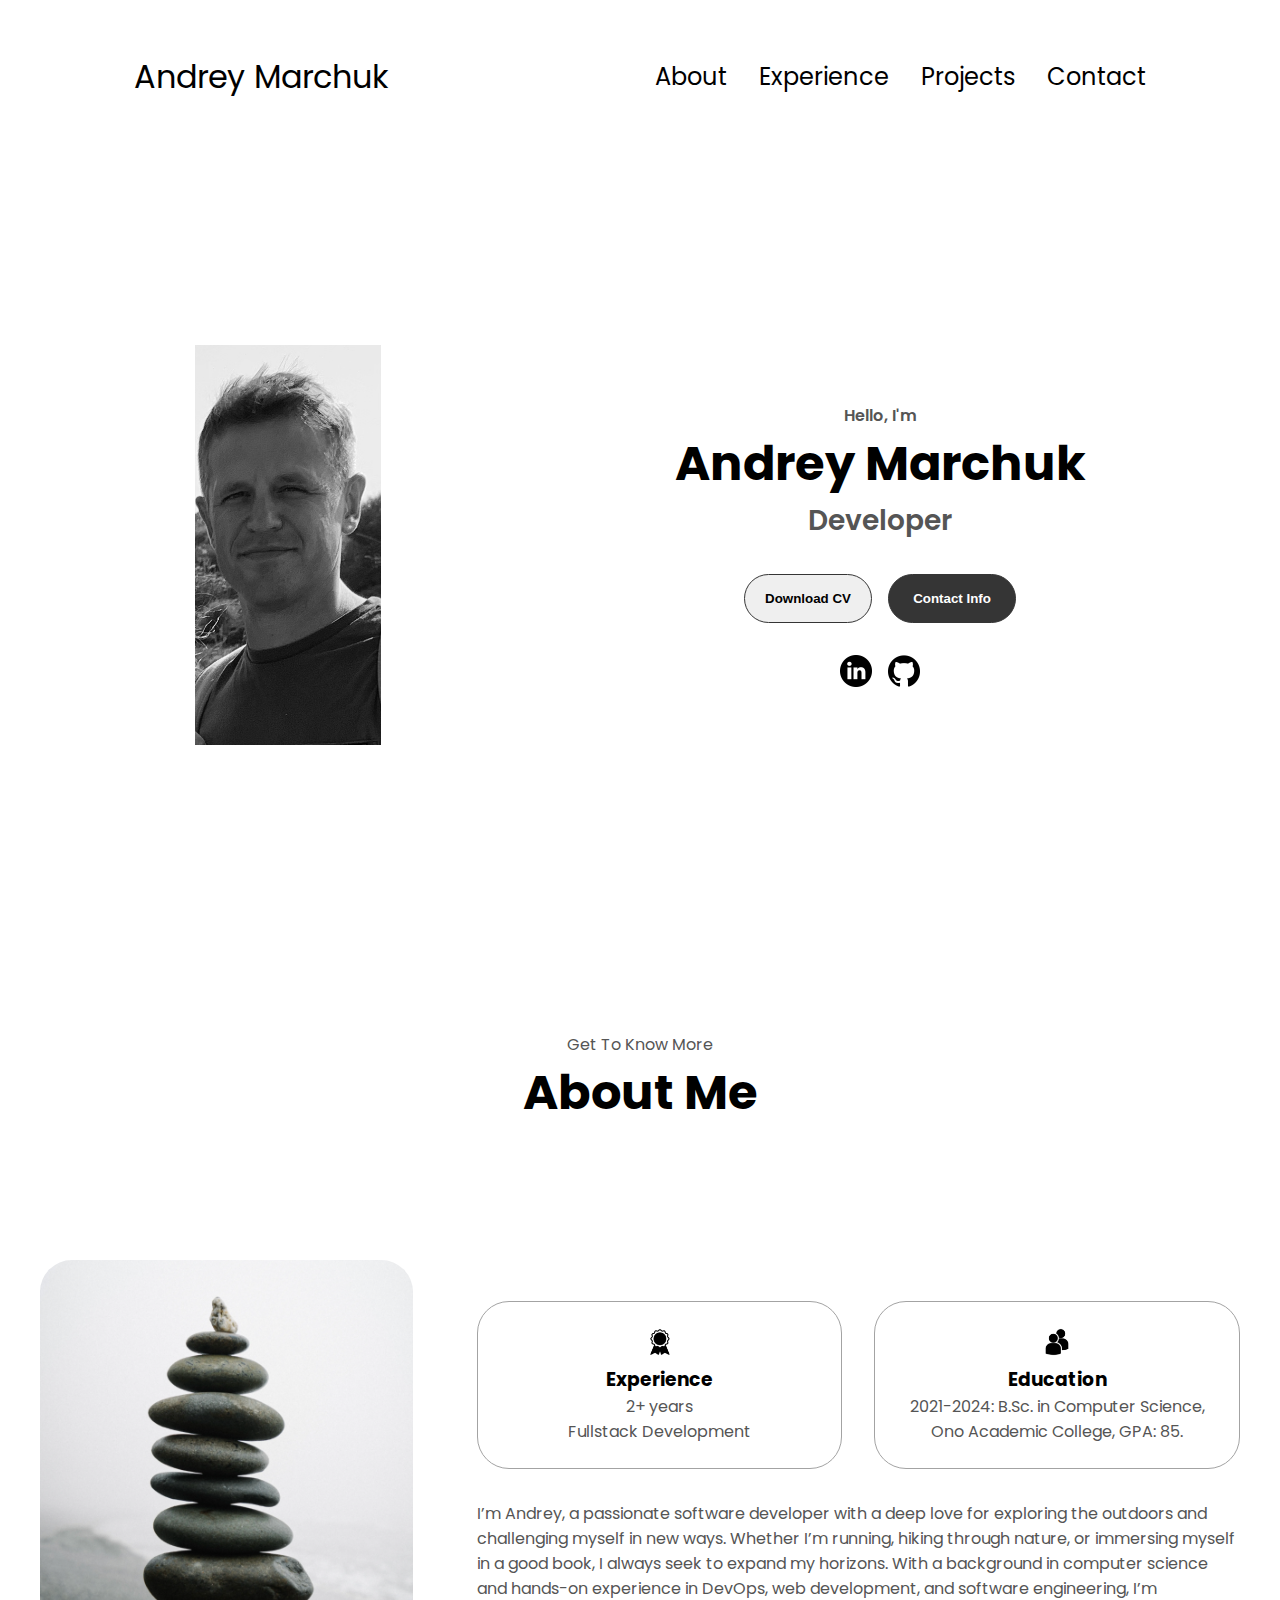
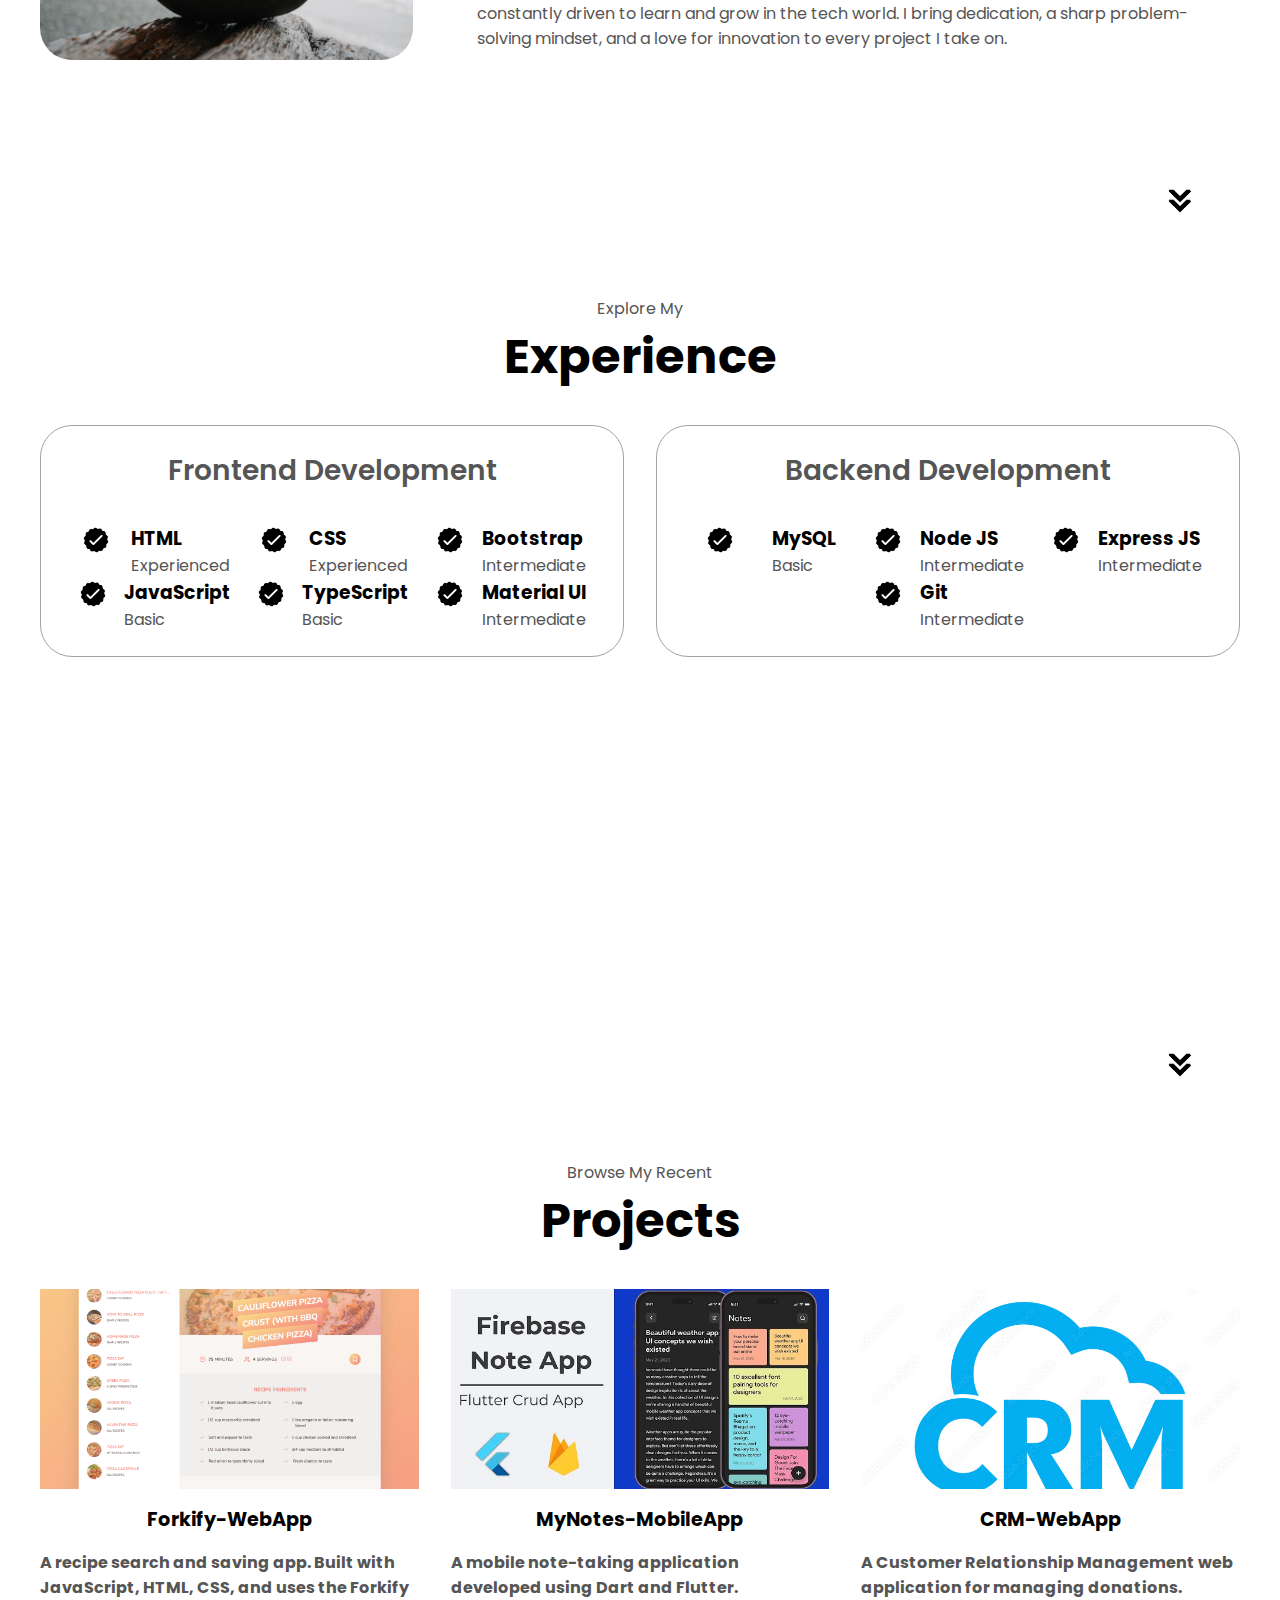
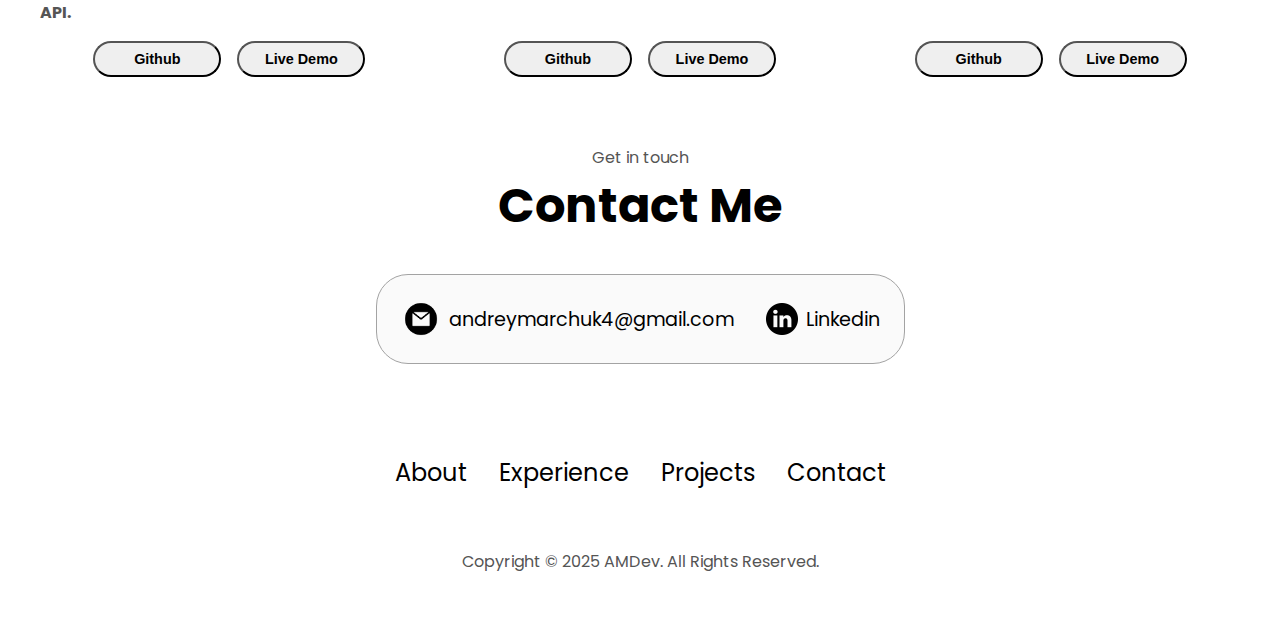
==== commit 82fbe16f: "Update index.html" ====
--- a/index.html
+++ b/index.html
@@ -408,7 +408,7 @@
           </ul>
         </div>
       </nav>
-      <p>Copyright &#169; 2024 AMDev. All Rights Reserved.</p>
+      <p>Copyright &#169; 2025 AMDev. All Rights Reserved.</p>
     </footer>
     <script src="script.js"></script>
   </body>
--- a/style.css
+++ b/style.css
@@ -209,11 +209,15 @@
 }
 
 /* BUTTONS */
-.btn-container {
+/* .btn-container {
   display: flex;
   justify-content: center;
   gap: 1rem;
-}
+} */
+ .btn-container {
+  margin-top: auto; /* Push buttons to the bottom */
+  padding: 1rem;
+ }
 
 .btn {
   font-weight: 600;
@@ -336,13 +340,18 @@
   margin-top: 2rem;
 }
 
-.project-card {
+/* .project-card {
   background-color: white;
   border-radius: 10px;
   box-shadow: 0 4px 8px rgba(0, 0, 0, 0.1);
   overflow: hidden;
   transition: transform 0.3s ease;
-}
+} */
+ .project-card {
+  display: flex;
+  flex-direction: column;
+  height: 100%; /* Ensure all cards have the same height */
+ }
 
 .project-card:hover {
   transform: translateY(-5px);
@@ -456,11 +465,18 @@
   }
 
   /* New styles for project description */
-  .project-description {
+  /* .project-description {
     position: relative;
     display: flex;
     justify-content: center;
     margin-bottom: 1rem;
+  } */
+
+  .project-description {
+    flex-grow: 1; /* Allow description to grow and push buttons to bottom, */
+    display: flex;
+    flex-direction: column;
+    justify-content: space-between;
   }
 
   .description-btn {
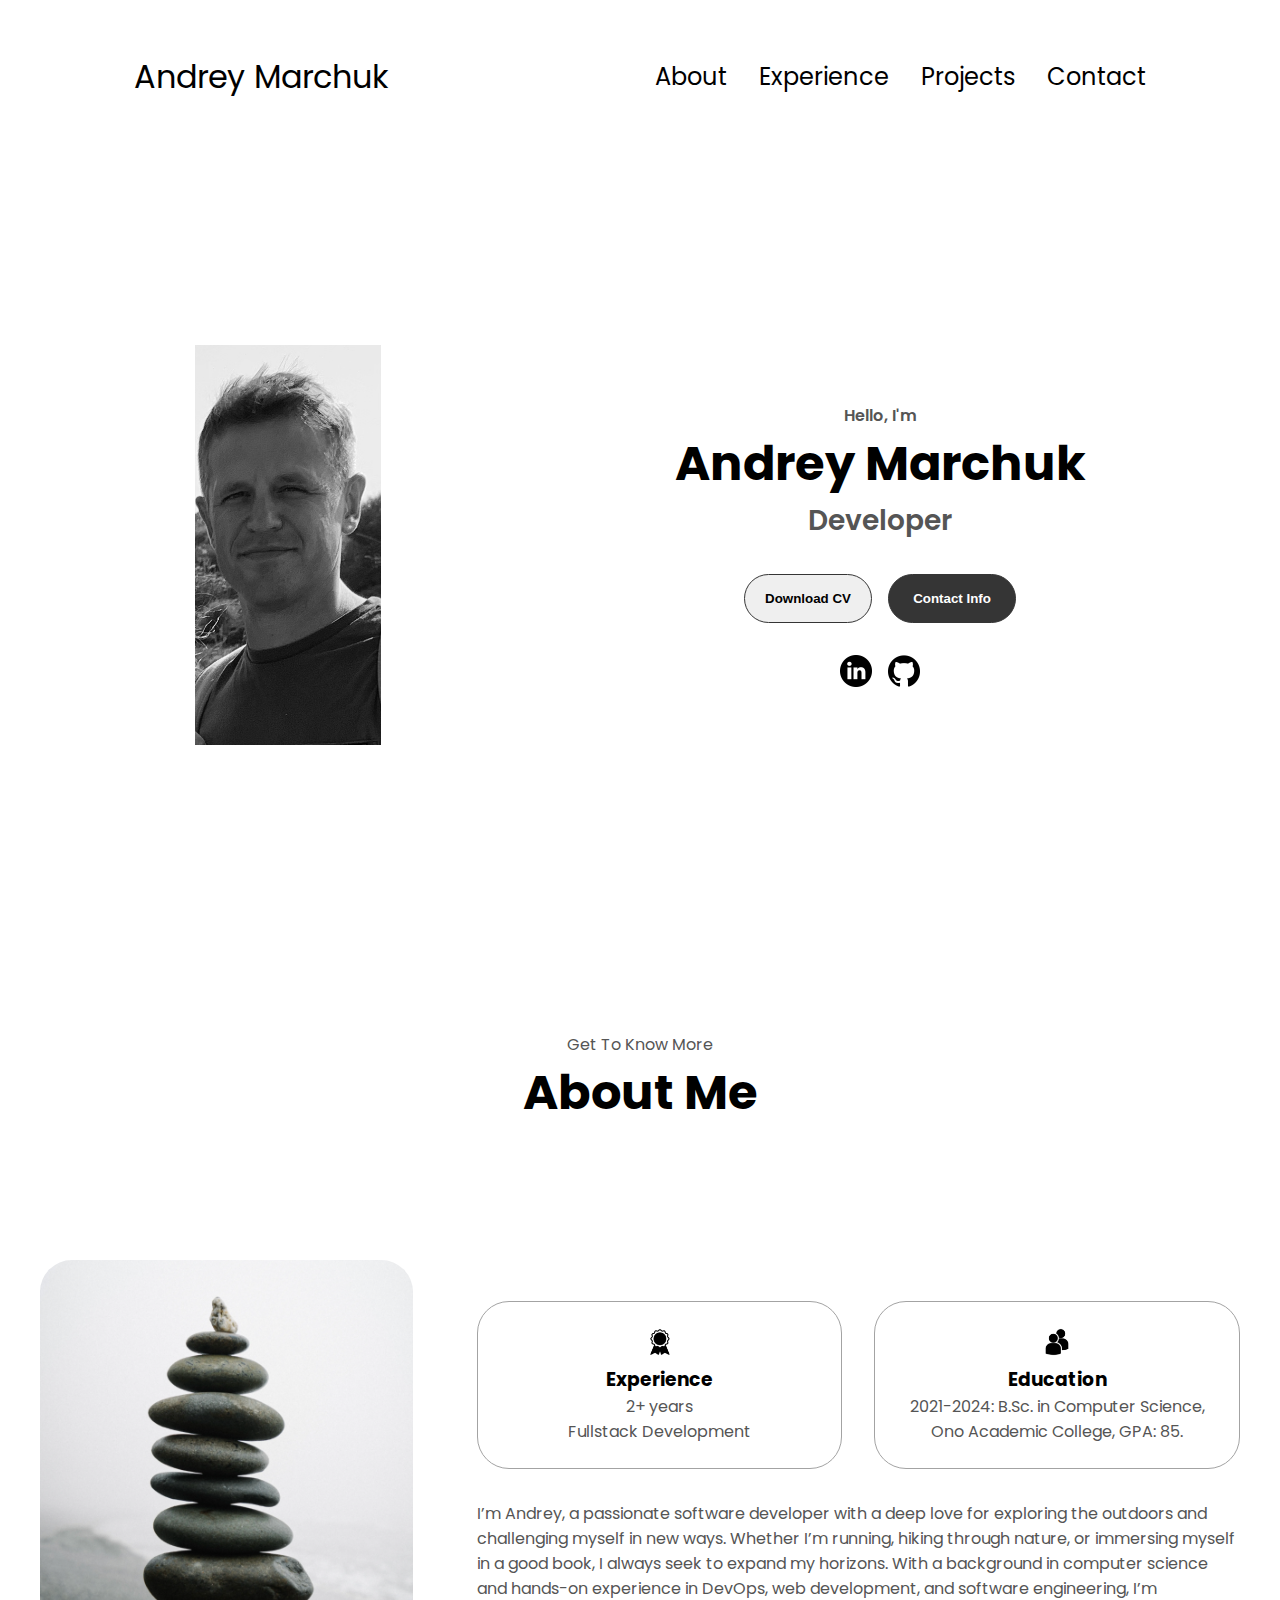
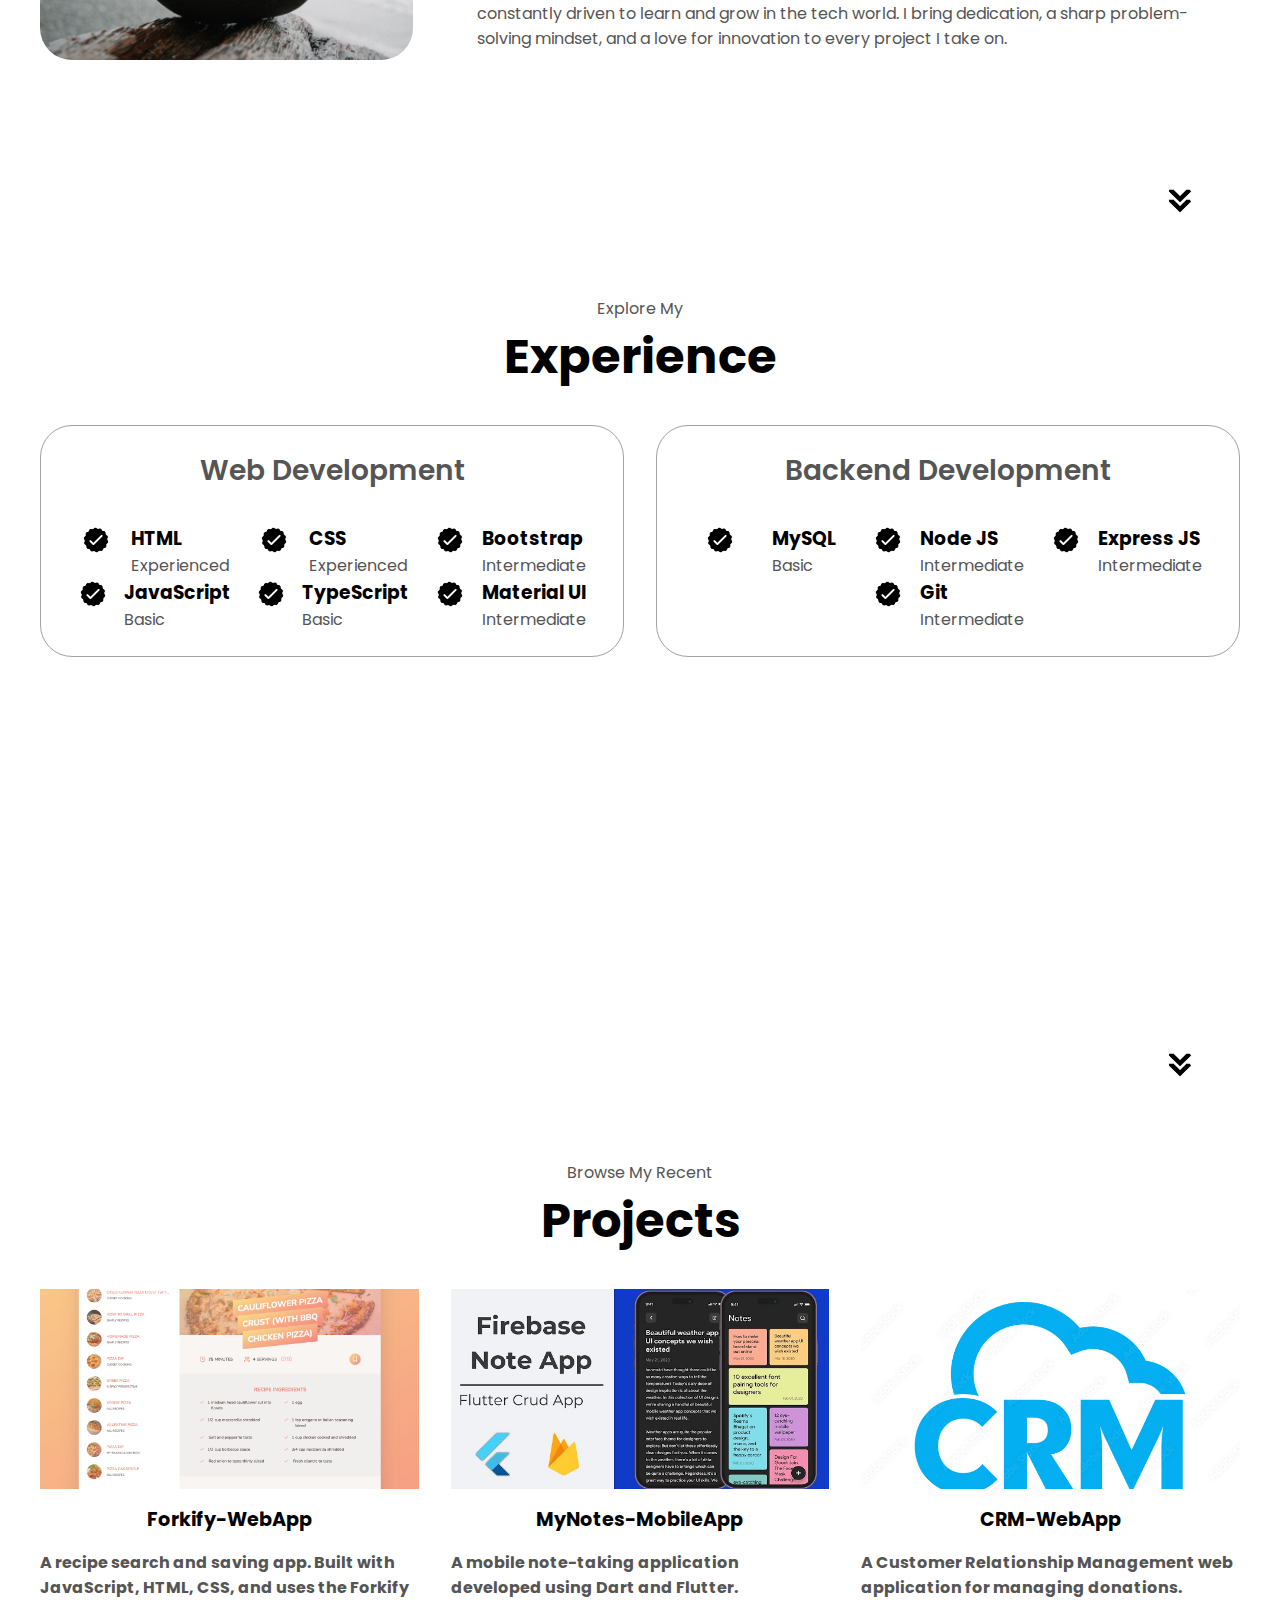
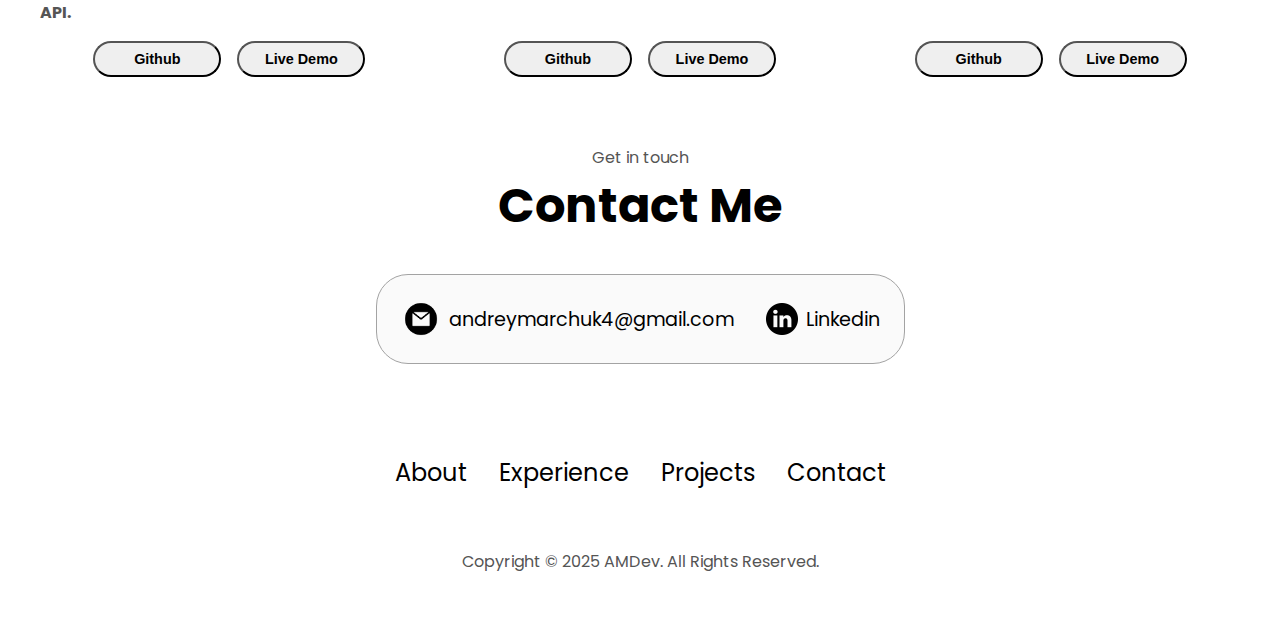
==== commit f96f7e5e: "updated web 2025" ====
--- a/index.html
+++ b/index.html
@@ -146,7 +146,7 @@
       <div class="experience-details-container">
         <div class="about-containers">
           <div class="details-container">
-            <h2 class="experience-sub-title">Frontend Development</h2>
+            <h2 class="experience-sub-title">Web Development</h2>
             <div class="article-container">
               <article>
                 <img
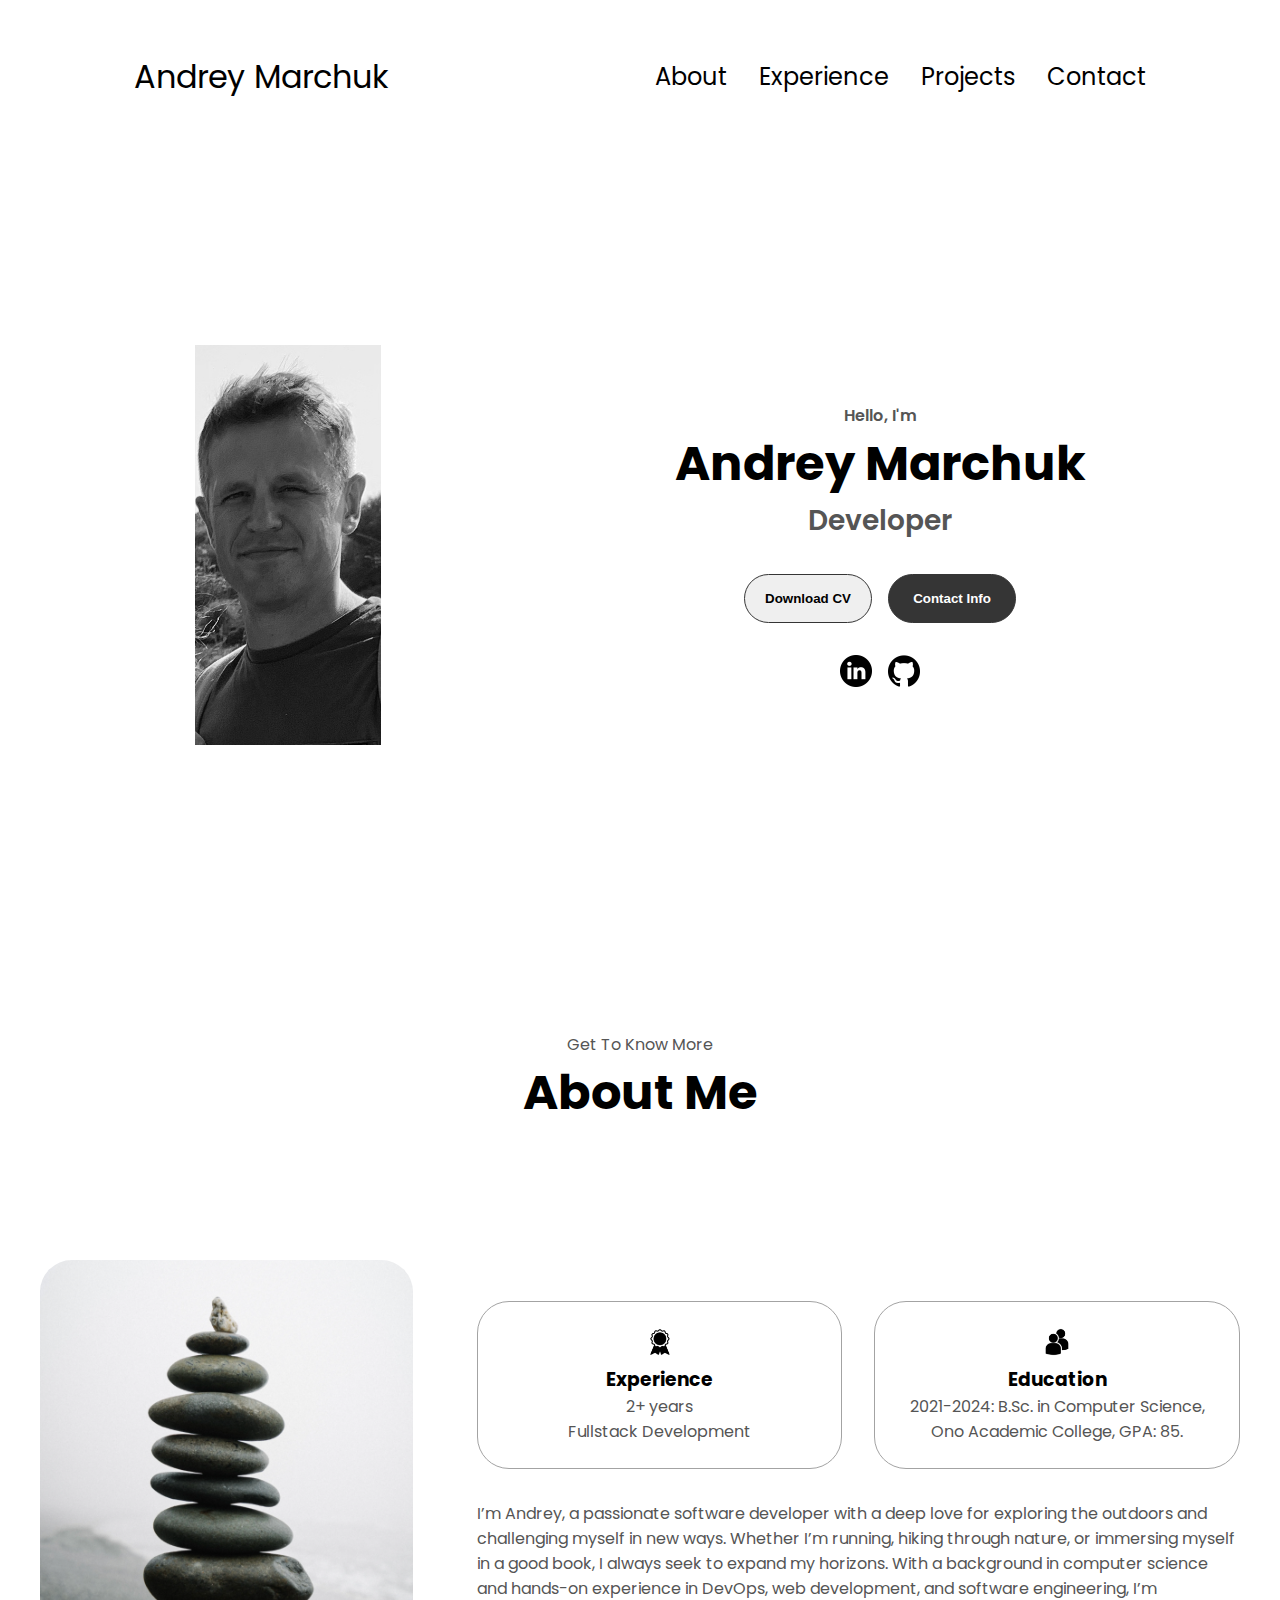
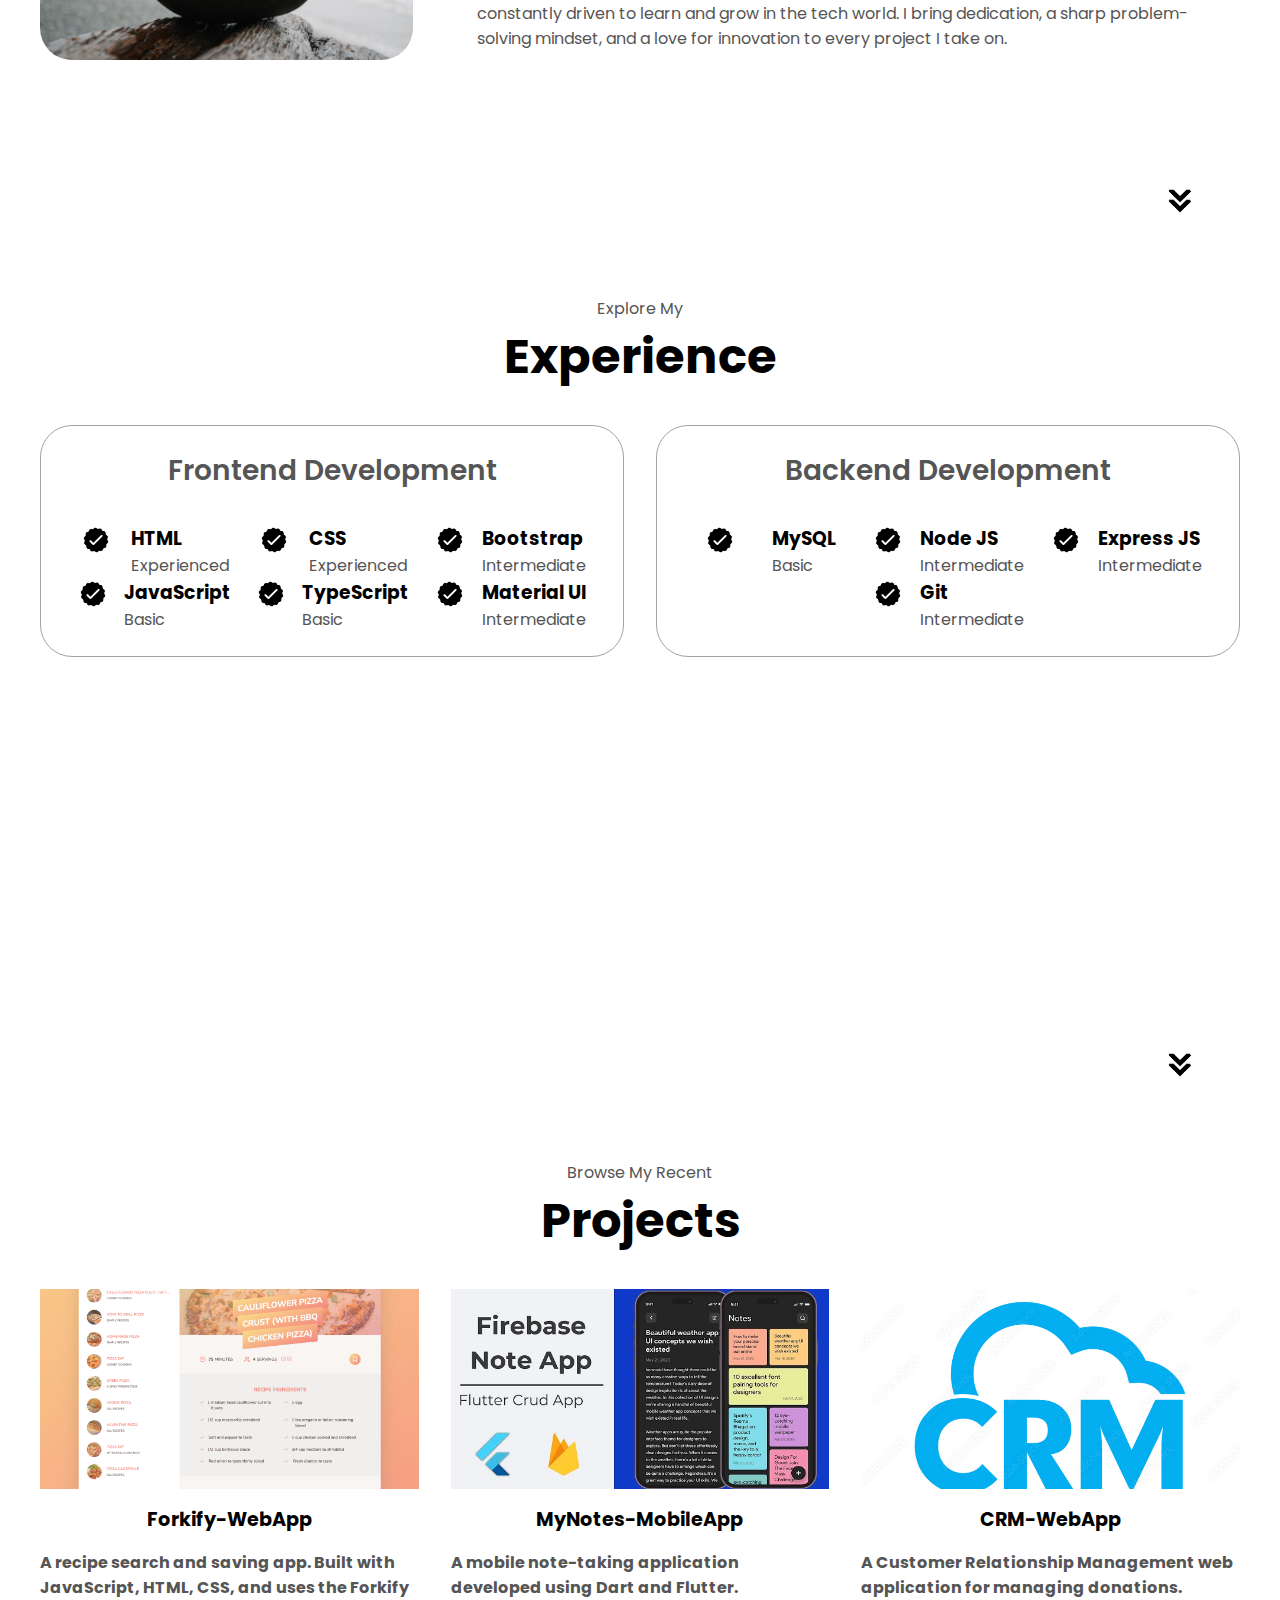
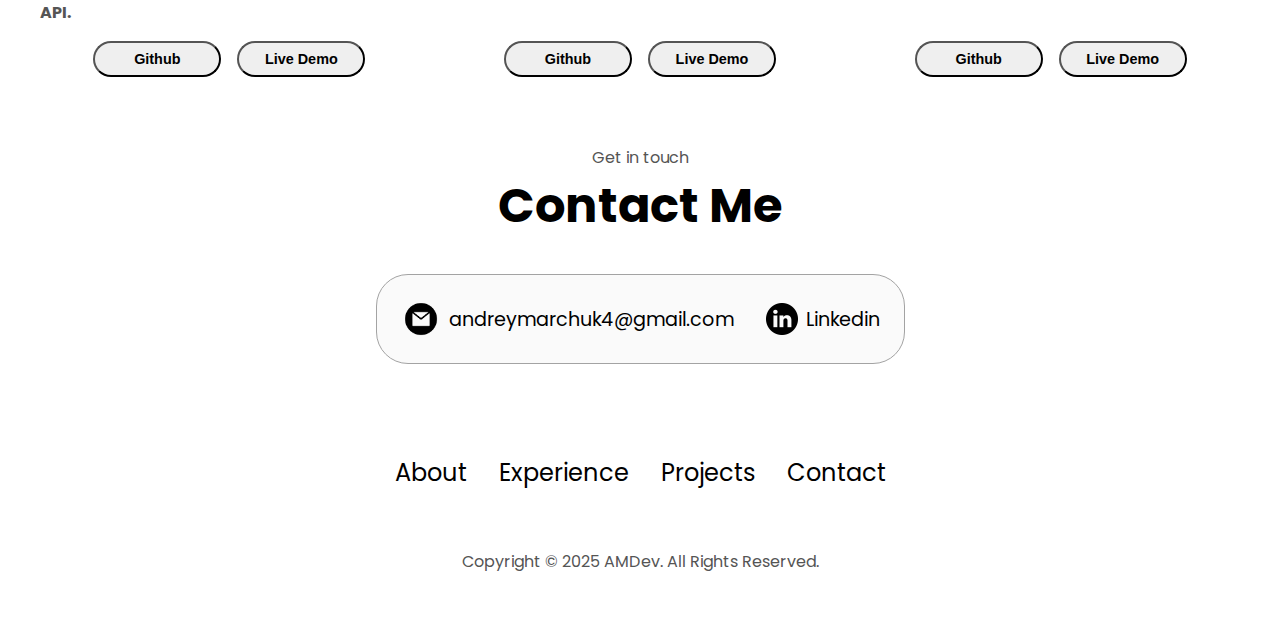
==== commit 8d42b881: "Update index.html" ====
--- a/index.html
+++ b/index.html
@@ -146,7 +146,7 @@
       <div class="experience-details-container">
         <div class="about-containers">
           <div class="details-container">
-            <h2 class="experience-sub-title">Web Development</h2>
+            <h2 class="experience-sub-title">Frontend Development</h2>
             <div class="article-container">
               <article>
                 <img
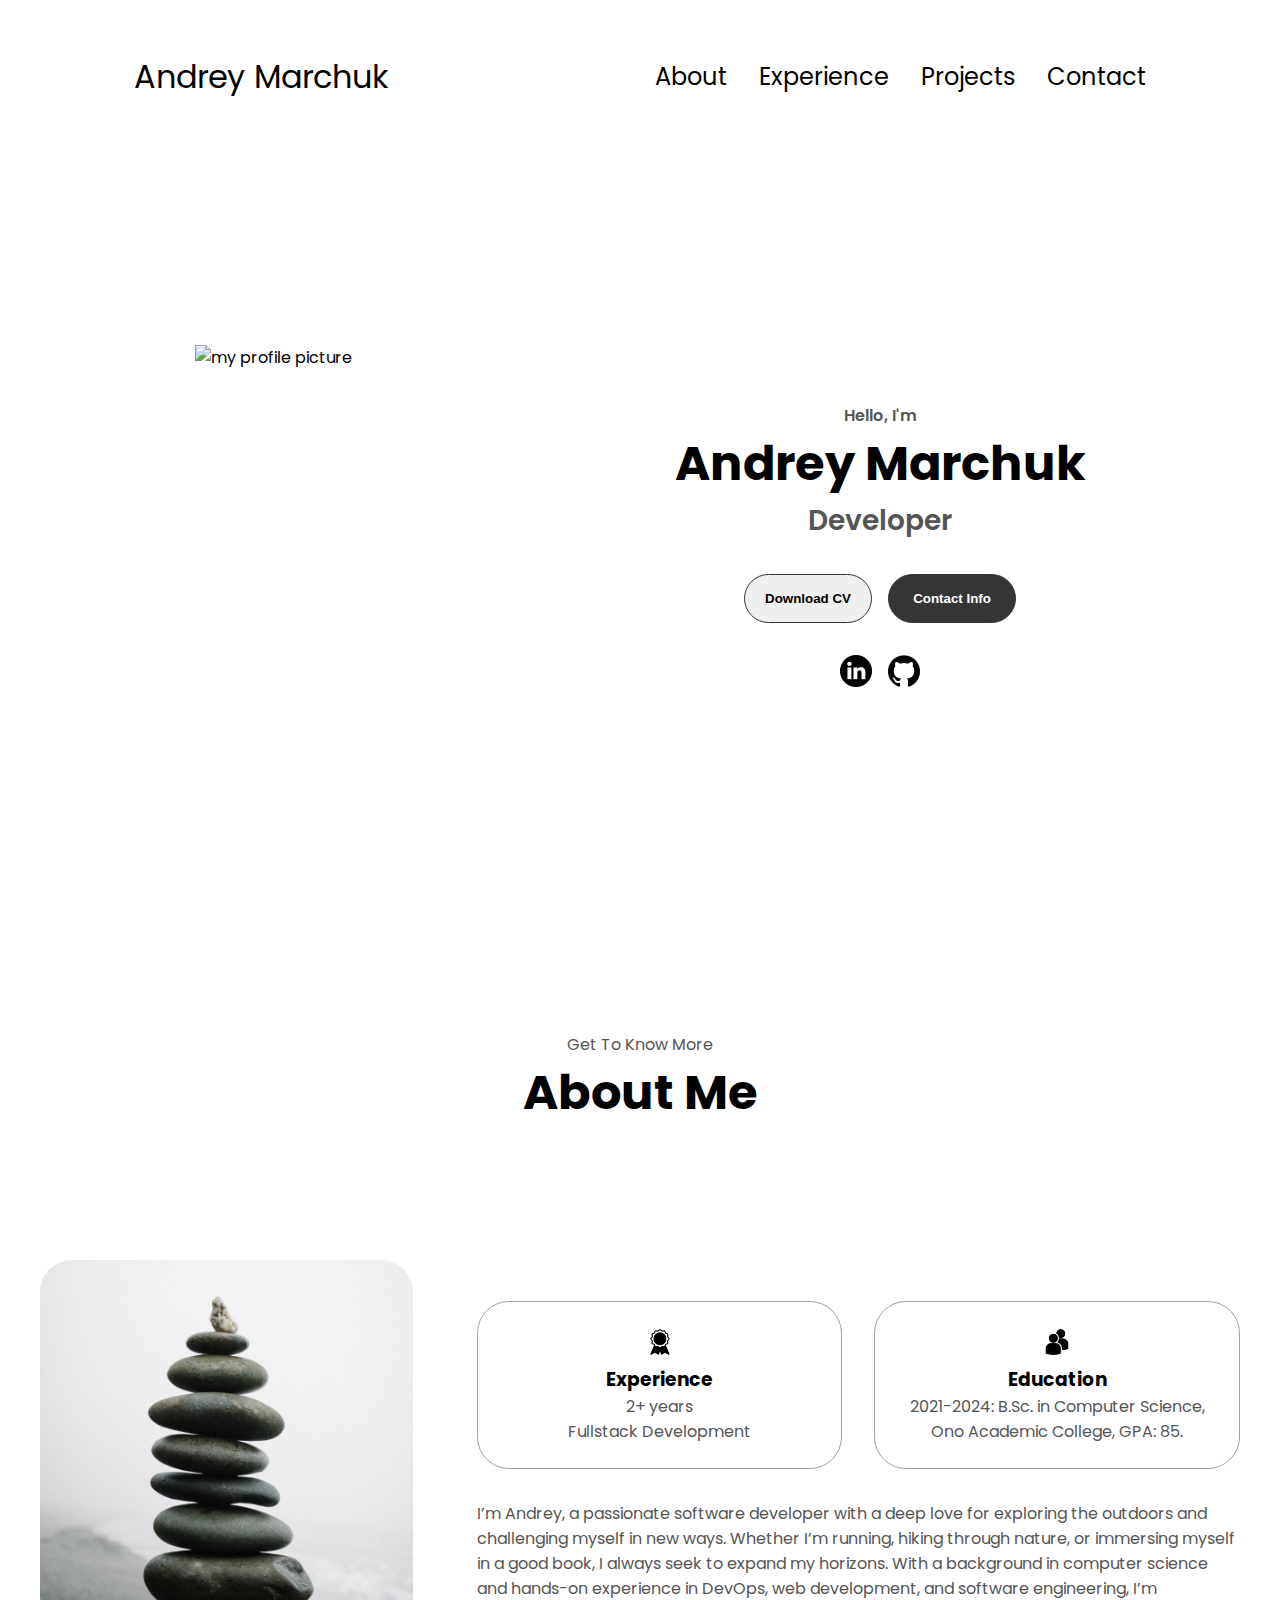
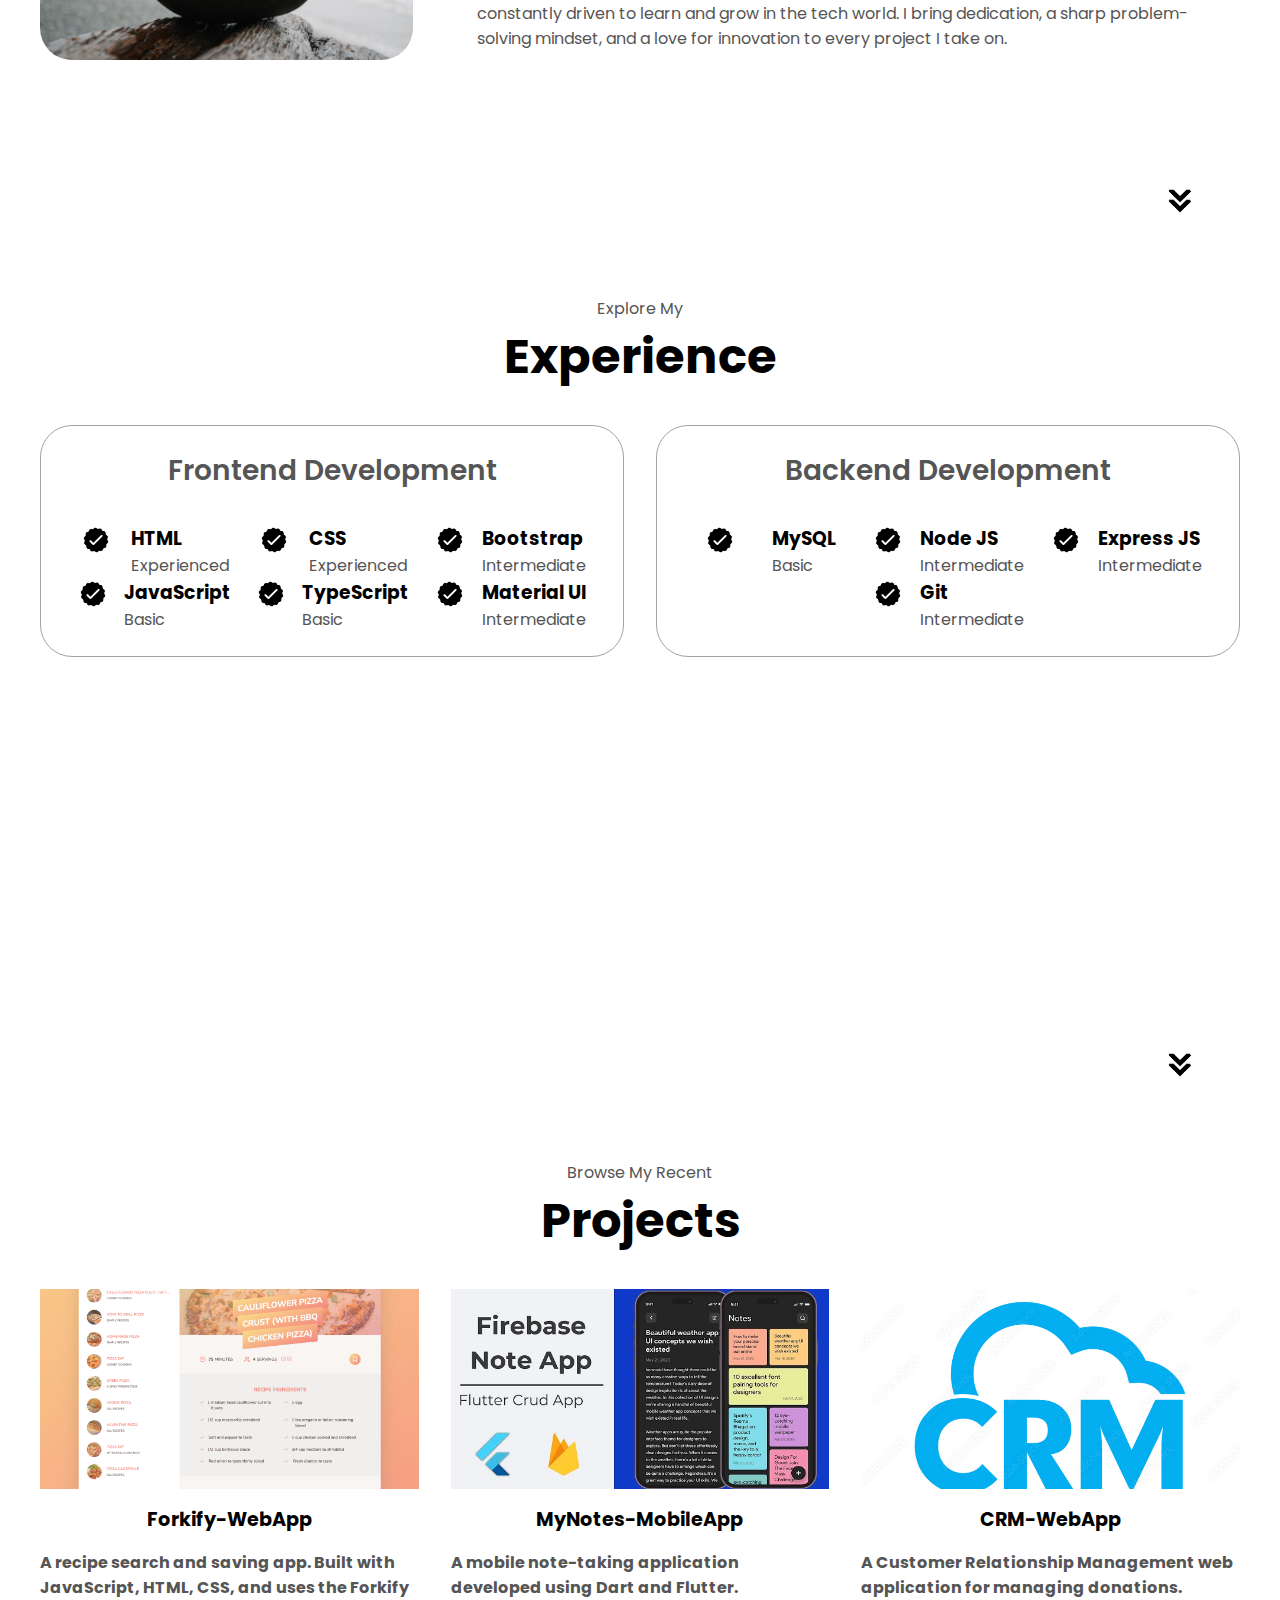
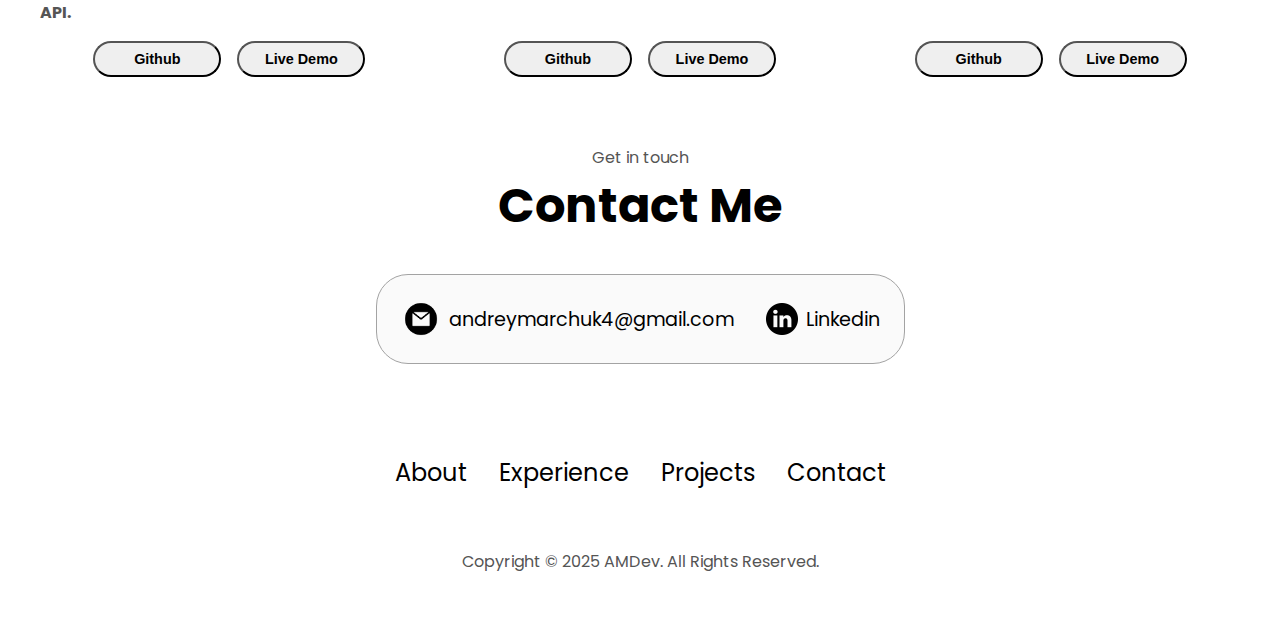
==== commit 29247cb7: "profile pic" ====
--- a/index.html
+++ b/index.html
@@ -43,7 +43,7 @@
     <!-- Profile Section -->
     <section id="profile">
       <div class="section__pic-container">
-        <img src="./assets/IMG_0811.png" alt="my profile picture" />
+        <img src="./assets/amprofile.JPG" alt="my profile picture" />
       </div>
       <div class="section__text">
         <p class="section__text__p1">Hello, I'm</p>
